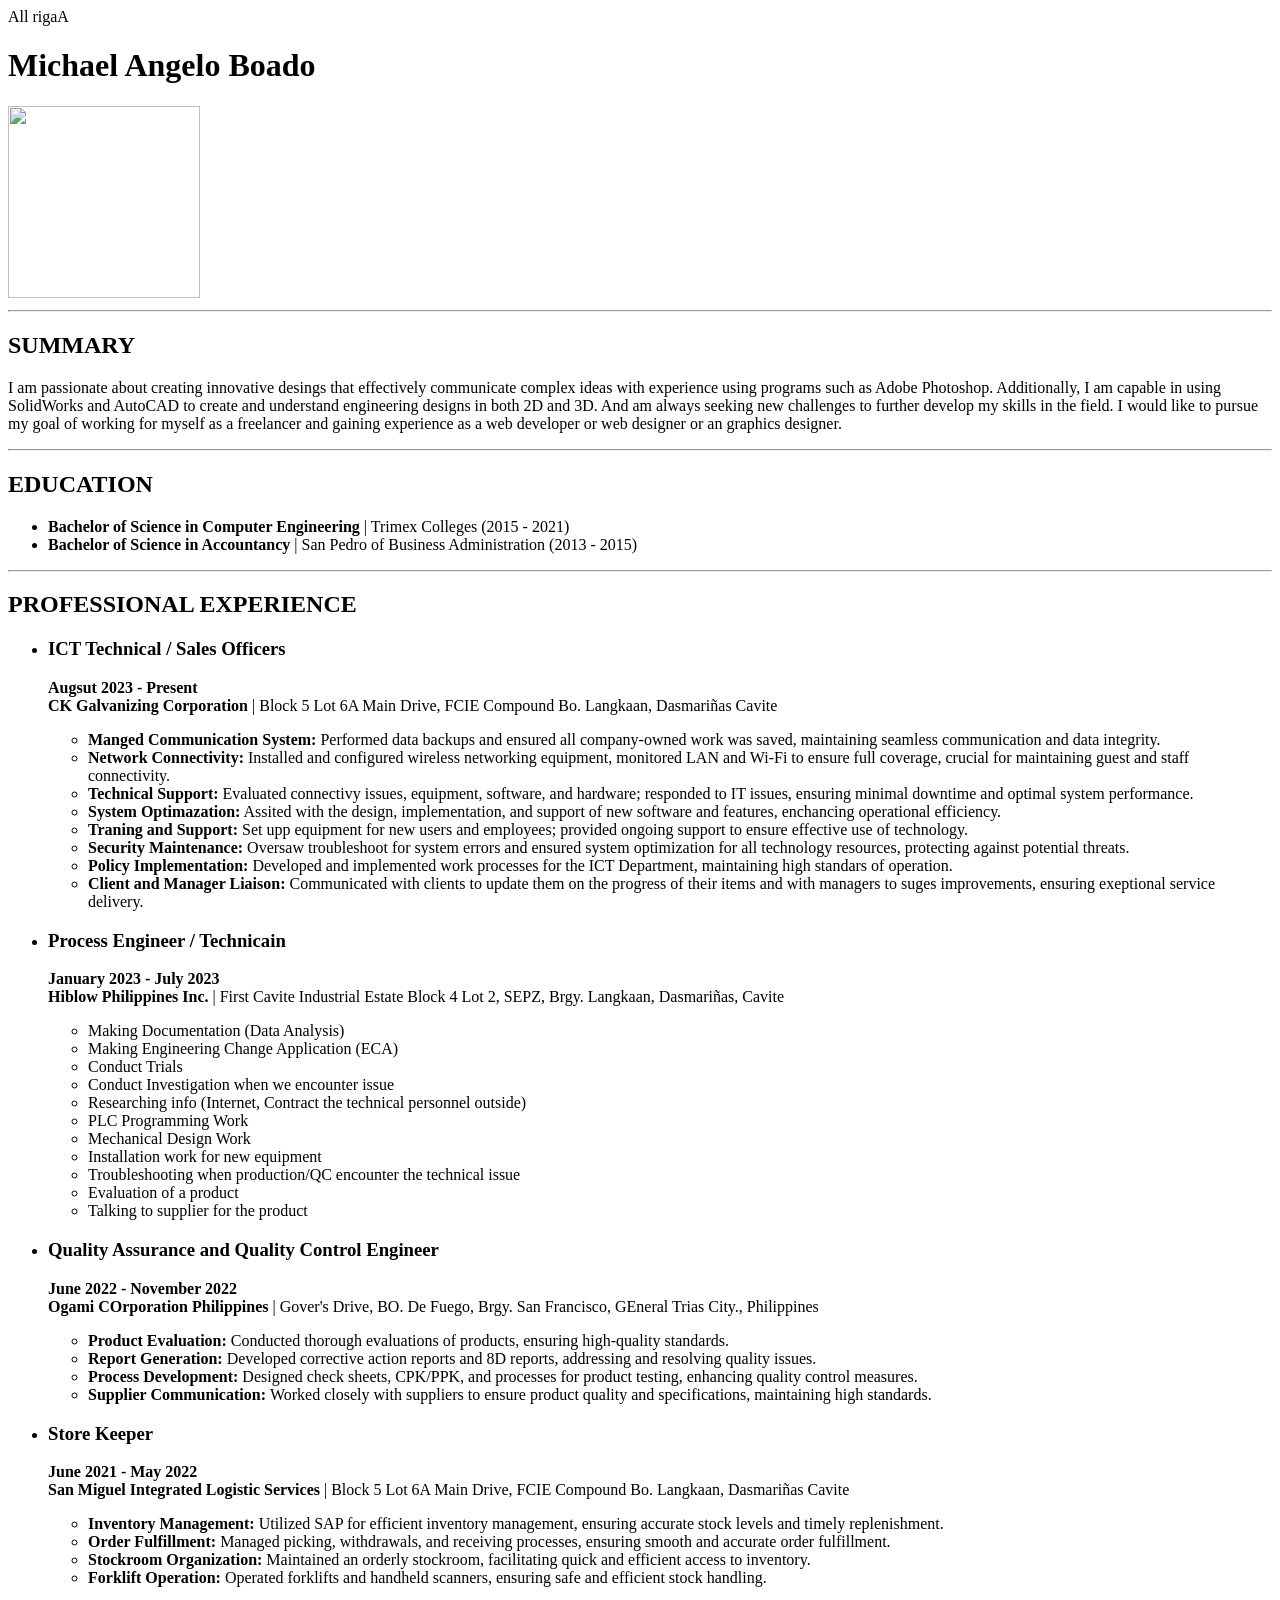
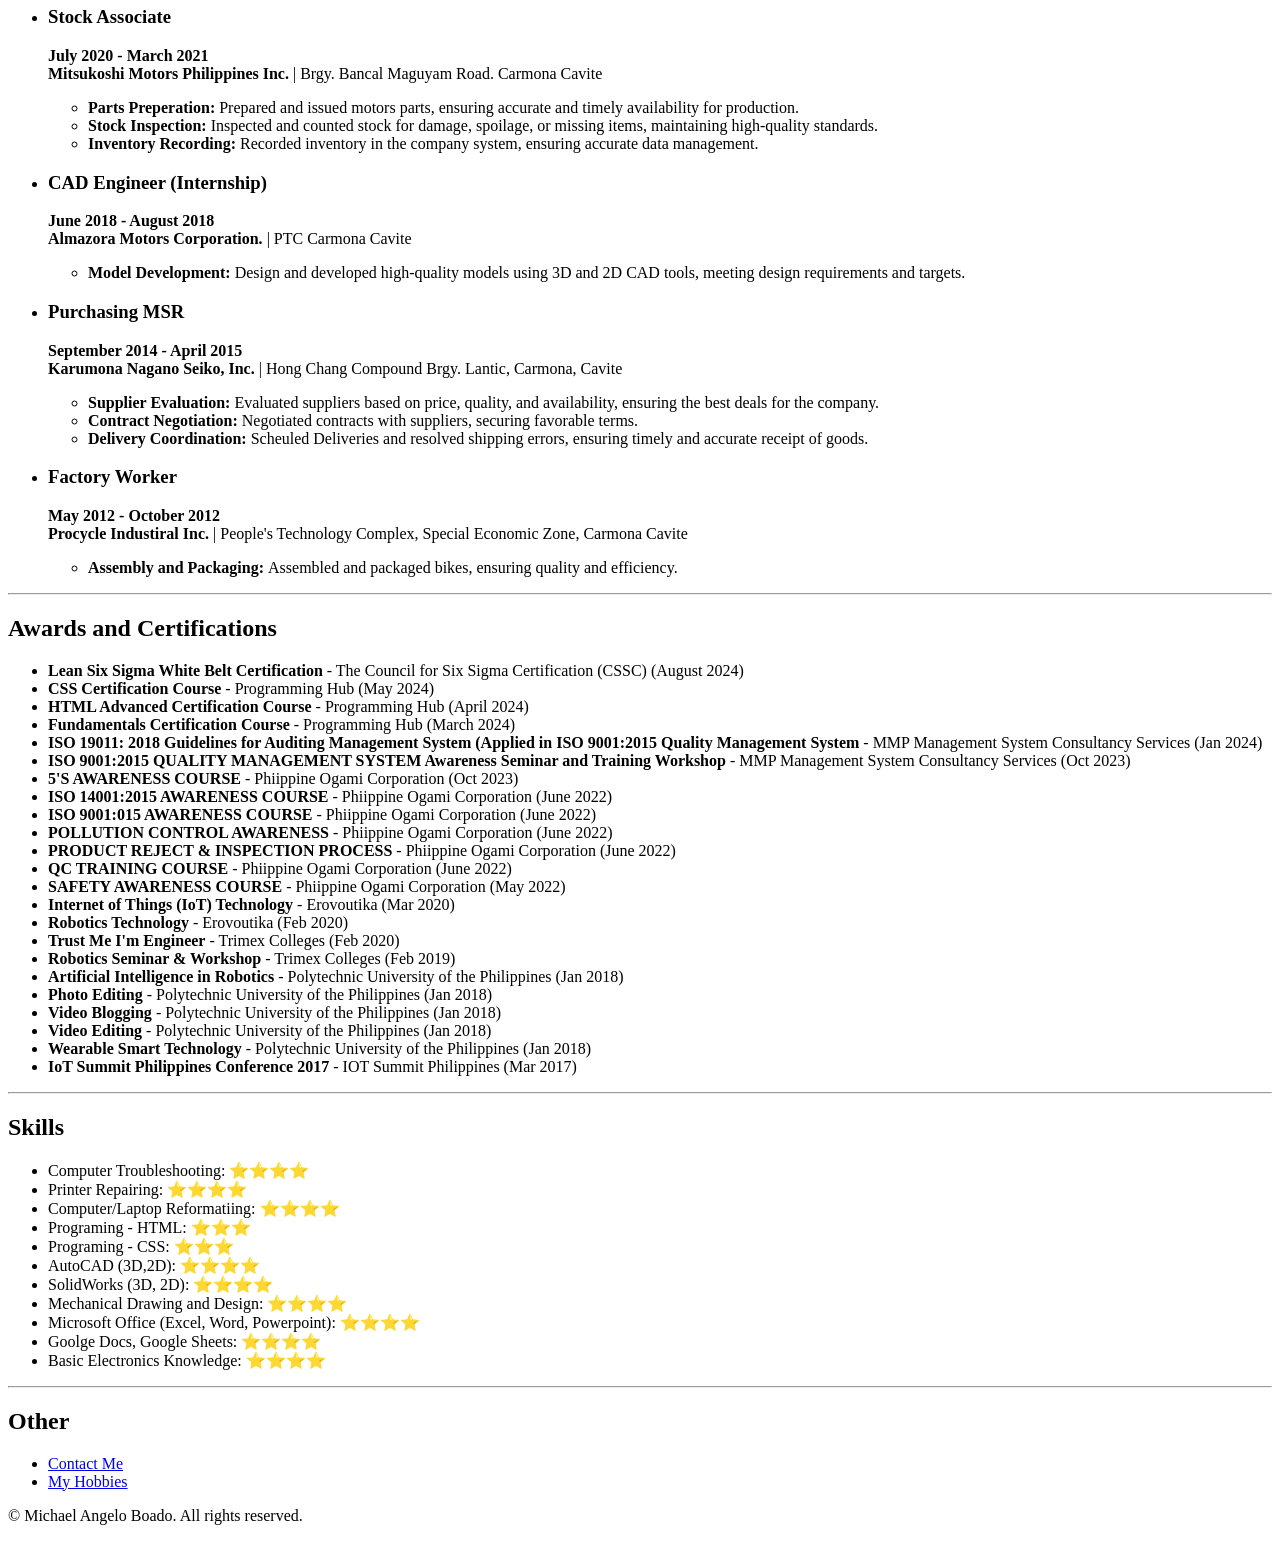
==== index.html @ eb1120bb "Add files via upload" ====
<!doctype html>
<html lang="eng">
    <head>
        <meta charset="UTF-8" />
        <meta name="viewport" content="width=device-width, initial-scale=1.0" />
        <meta http-equiv="X-UA-Compatible" content="IE=edge" />

        <title>My Resume</title>
    </head>

    All rigaA<body>
        <h1>Michael Angelo Boado</h1>

        <img height="192" width="192" src="./1.jpg" />

        <hr />

        <h2>SUMMARY</h2>
        <p>
            I am passionate about creating innovative desings that effectively communicate complex ideas with experience
            using programs such as Adobe Photoshop. Additionally, I am capable in using SolidWorks and AutoCAD to create
            and understand engineering designs in both 2D and 3D. And am always seeking new challenges to further
            develop my skills in the field. I would like to pursue my goal of working for myself as a freelancer and
            gaining experience as a web developer or web designer or an graphics designer.
        </p>

        <hr />

        <h2>EDUCATION</h2>
        <ul>
            <li><b>Bachelor of Science in Computer Engineering</b> | Trimex Colleges (2015 - 2021)</li>
            <li><b>Bachelor of Science in Accountancy</b> | San Pedro of Business Administration (2013 - 2015)</li>
        </ul>

        <hr />

        <h2>PROFESSIONAL EXPERIENCE</h2>
        <ul>
            <li>
                <h3>ICT Technical / Sales Officers</h3>
                
                <p>
                    <b>Augsut 2023 - Present</b><br />
                    <b>CK Galvanizing Corporation</b> | Block 5 Lot 6A Main Drive, FCIE Compound Bo. Langkaan, Dasmariñas Cavite
                </p>
                
                    <ul>
                        <li>
                            <b>Manged Communication System:</b> Performed data backups and ensured all company-owned work
                            was saved, maintaining seamless communication and data integrity.
                        </li>
                        <li>
                            <b>Network Connectivity:</b> Installed and configured wireless networking equipment, monitored
                            LAN and Wi-Fi to ensure full coverage, crucial for maintaining guest and staff connectivity.
                        </li>
                        <li>
                            <b>Technical Support:</b> Evaluated connectivy issues, equipment, software, and hardware;
                            responded to IT issues, ensuring minimal downtime and optimal system performance.
                        </li>
                        <li>
                            <b>System Optimazation:</b> Assited with the design, implementation, and support of new software
                            and features, enchancing operational efficiency.
                        </li>
                        <li>
                            <b>Traning and Support:</b> Set upp equipment for new users and employees; provided ongoing
                            support to ensure effective use of technology.
                        </li>
                        <li>
                            <b>Security Maintenance:</b> Oversaw troubleshoot for system errors and ensured system
                            optimization for all technology resources, protecting against potential threats.
                        </li>
                        <li>
                            <b>Policy Implementation:</b> Developed and implemented work processes for the ICT Department,
                            maintaining high standars of operation.
                        </li>
                        <li>
                            <b>Client and Manager Liaison:</b> Communicated with clients to update them on the progress of
                            their items and with managers to suges improvements, ensuring exeptional service delivery.
                        </li>
                    </ul>
            </li>
            
            <li>
                <h3>Process Engineer / Technicain</h3>
                
                <p>
                    <b>January 2023 - July 2023</b><br />
                    <b>Hiblow Philippines Inc.</b> | First Cavite Industrial Estate Block 4 Lot 2, SEPZ, Brgy. Langkaan, Dasmariñas, Cavite
                </p>

                <ul>
                    <li>Making Documentation (Data Analysis)</li>
                    <li>Making Engineering Change Application (ECA)</li>
                    <li>Conduct Trials</li>
                    <li>Conduct Investigation when we encounter issue</li>
                    <li>Researching info (Internet, Contract the technical personnel outside)</li>
                    <li>PLC Programming Work</li>
                    <li>Mechanical Design Work</li>
                    <li>Installation work for new equipment</li>
                    <li>Troubleshooting when production/QC encounter the technical issue</li>
                    <li>Evaluation of a product</li>
                    <li>Talking to supplier for the product</li>
                </ul>
            </li>
            
            <li>
                <h3>Quality Assurance and Quality Control Engineer</h3>
                
                <p>
                    <b>June 2022 - November 2022</b><br />
                    <b>Ogami COrporation Philippines</b> | Gover's Drive, BO. De Fuego, Brgy. San Francisco, GEneral Trias City., Philippines
                </p>

                <ul>
                    <li><b>Product Evaluation: </b>Conducted thorough evaluations of products, ensuring high-quality standards.</li>
                    <li><b>Report Generation: </b> Developed corrective action reports and 8D reports, addressing and resolving quality issues.</li>
                    <li><b>Process Development: </b>Designed check sheets, CPK/PPK, and processes for product testing, enhancing quality control measures.</li>
                    <li><b>Supplier Communication: </b>Worked closely with suppliers to ensure product quality and specifications, maintaining high standards.</li>
                </ul>
            </li>
            
            <li>
                <h3>Store Keeper</h3>
                
                <p>
                    <b>June 2021 - May 2022</b><br />
                    <b>San Miguel Integrated Logistic Services</b> | Block 5 Lot 6A Main Drive, FCIE Compound Bo. Langkaan, Dasmariñas Cavite
                </p>

                <ul>
                    <li><b>Inventory Management: </b>Utilized SAP for efficient inventory management, ensuring accurate stock levels and timely replenishment.</li>
                    <li><b>Order Fulfillment: </b> Managed picking, withdrawals, and receiving processes, ensuring smooth and accurate order fulfillment.</li>
                    <li><b>Stockroom Organization: </b>Maintained an orderly stockroom, facilitating quick and efficient access to inventory.</li>
                    <li><b>Forklift Operation: </b>Operated forklifts and handheld scanners, ensuring safe and efficient stock handling.</li>
                </ul>
            </li>
            
            <li>
                <h3>Stock Associate</h3>
                
                <p>
                    <b>July 2020 - March 2021</b><br />
                    <b>Mitsukoshi Motors Philippines Inc.</b> | Brgy. Bancal Maguyam Road. Carmona Cavite
                </p>

                <ul>
                    <li><b>Parts Preperation: </b>Prepared and issued motors parts, ensuring accurate and timely availability for production.</li>
                    <li><b>Stock Inspection: </b> Inspected and counted stock for damage, spoilage, or missing items, maintaining high-quality standards.</li>
                    <li><b>Inventory Recording: </b>Recorded inventory in the company system, ensuring accurate data management.</li>
                </ul>
            </li>
            
             <li>
                <h3>CAD Engineer (Internship)</h3>
                
                <p>
                    <b>June 2018 - August 2018</b><br />
                    <b>Almazora Motors Corporation.</b> | PTC Carmona Cavite
                </p>

                <ul>
                    <li><b>Model Development: </b>Design and developed high-quality models using 3D and 2D CAD tools, meeting design requirements and targets.</li>
                </ul>
            </li>
            
            <li>
                <h3>Purchasing MSR</h3>
                
                <p>
                    <b>September 2014 - April 2015</b><br />
                    <b>Karumona Nagano Seiko, Inc.</b> | Hong Chang Compound Brgy. Lantic, Carmona, Cavite
                </p>

                <ul>
                    <li><b>Supplier Evaluation: </b>Evaluated suppliers based on price, quality, and availability, ensuring the best deals for the company.</li>
                    <li><b>Contract Negotiation: </b> Negotiated contracts with suppliers, securing favorable terms.</li>
                    <li><b>Delivery Coordination: </b>Scheuled Deliveries and resolved shipping errors, ensuring timely and accurate receipt of goods.</li>
                </ul>
            </li>
            
            <li>
                <h3>Factory Worker</h3>
                
                <p>
                    <b>May 2012 - October 2012</b><br />
                    <b>Procycle Industiral Inc.</b> | People's Technology Complex, Special Economic Zone, Carmona Cavite
                </p>

                <ul>
                    <li><b>Assembly and Packaging: </b>Assembled and packaged bikes, ensuring quality and efficiency.</li>
                </ul>
            </li>
        </ul>
        
        <hr />
        
        <h2>Awards and Certifications</h2>
        
        <ul>
            <li><b>Lean Six Sigma White Belt Certification</b> - The Council for Six Sigma Certification (CSSC) (August 2024)</li>
            <li><b>CSS Certification Course</b> - Programming Hub (May 2024)</li>
            <li><b>HTML Advanced Certification Course</b> - Programming Hub (April 2024)</li>
            <li><b>Fundamentals Certification Course</b> - Programming Hub (March 2024)</li>
            <li><b>ISO 19011: 2018 Guidelines for Auditing Management System (Applied in ISO 9001:2015 Quality Management System</b> - MMP Management System Consultancy Services (Jan 2024)</li>
            <li><b>ISO 9001:2015 QUALITY MANAGEMENT SYSTEM Awareness Seminar and Training Workshop</b> - MMP Management System Consultancy Services (Oct 2023)</li>
            <li><b>5'S AWARENESS COURSE</b> - Phiippine Ogami Corporation (Oct 2023)</li>
            <li><b>ISO 14001:2015 AWARENESS COURSE</b> - Phiippine Ogami Corporation (June 2022)</li>
            <li><b>ISO 9001:015 AWARENESS COURSE</b> - Phiippine Ogami Corporation (June 2022)</li>
            <li><b>POLLUTION CONTROL AWARENESS</b> - Phiippine Ogami Corporation (June 2022)</li>
            <li><b>PRODUCT REJECT & INSPECTION PROCESS</b> - Phiippine Ogami Corporation (June 2022)</li>
            <li><b>QC TRAINING COURSE</b> - Phiippine Ogami Corporation (June 2022)</li>
            <li><b>SAFETY AWARENESS COURSE</b> - Phiippine Ogami Corporation (May 2022)</li>
            <li><b>Internet of Things (IoT) Technology</b> - Erovoutika (Mar 2020)</li>
            <li><b>Robotics Technology</b> - Erovoutika (Feb 2020)</li>
            <li><b>Trust Me I'm Engineer</b> - Trimex Colleges (Feb 2020)</li>
            <li><b>Robotics Seminar & Workshop</b> - Trimex Colleges (Feb 2019)</li>
            <li><b>Artificial Intelligence in Robotics</b> - Polytechnic University of the Philippines (Jan 2018)</li>
            <li><b>Photo Editing</b> - Polytechnic University of the Philippines (Jan 2018)</li>
            <li><b>Video Blogging</b> - Polytechnic University of the Philippines (Jan 2018)</li>
            <li><b>Video Editing</b> - Polytechnic University of the Philippines (Jan 2018)</li>
            <li><b>Wearable Smart Technology</b> - Polytechnic University of the Philippines (Jan 2018)</li>
            <li><b>IoT Summit Philippines Conference 2017</b> - IOT Summit Philippines (Mar 2017)</li>
        </ul>
        
        <hr />
        
        <h2>Skills</h2>
        
        <ul>
            <li>Computer Troubleshooting: ⭐️⭐️⭐️⭐️</li>
            <li>Printer Repairing: ⭐️⭐️⭐️⭐️</li>
            <li>Computer/Laptop Reformatiing: ⭐️⭐️⭐️⭐️</li>
            <li>Programing - HTML: ⭐️⭐️⭐️</li>
            <li>Programing - CSS: ⭐️⭐️⭐️</li>
            <li>AutoCAD (3D,2D): ⭐️⭐️⭐️⭐️</li>
            <li>SolidWorks (3D, 2D): ⭐️⭐️⭐️⭐️</li>
            <li>Mechanical Drawing and Design: ⭐️⭐️⭐️⭐️</li>
            <li>Microsoft Office (Excel, Word, Powerpoint): ⭐️⭐️⭐️⭐️</li>
            <li>Goolge Docs, Google Sheets: ⭐️⭐️⭐️⭐️</li>
            <li>Basic Electronics Knowledge: ⭐️⭐️⭐️⭐️</li>
        </ul>
        
        <hr />
        
        <h2>Other</h2>
        
        <ul>
            <li><a href="./Contact%20Me.html">Contact Me</a></li>
            <li><a href="./My%20Hobbies.html">My Hobbies</a></li>
        </ul>
        
        <footer>
            <p>© Michael Angelo Boado. All rights reserved. </p>
        </footer>
    </body>
</html>
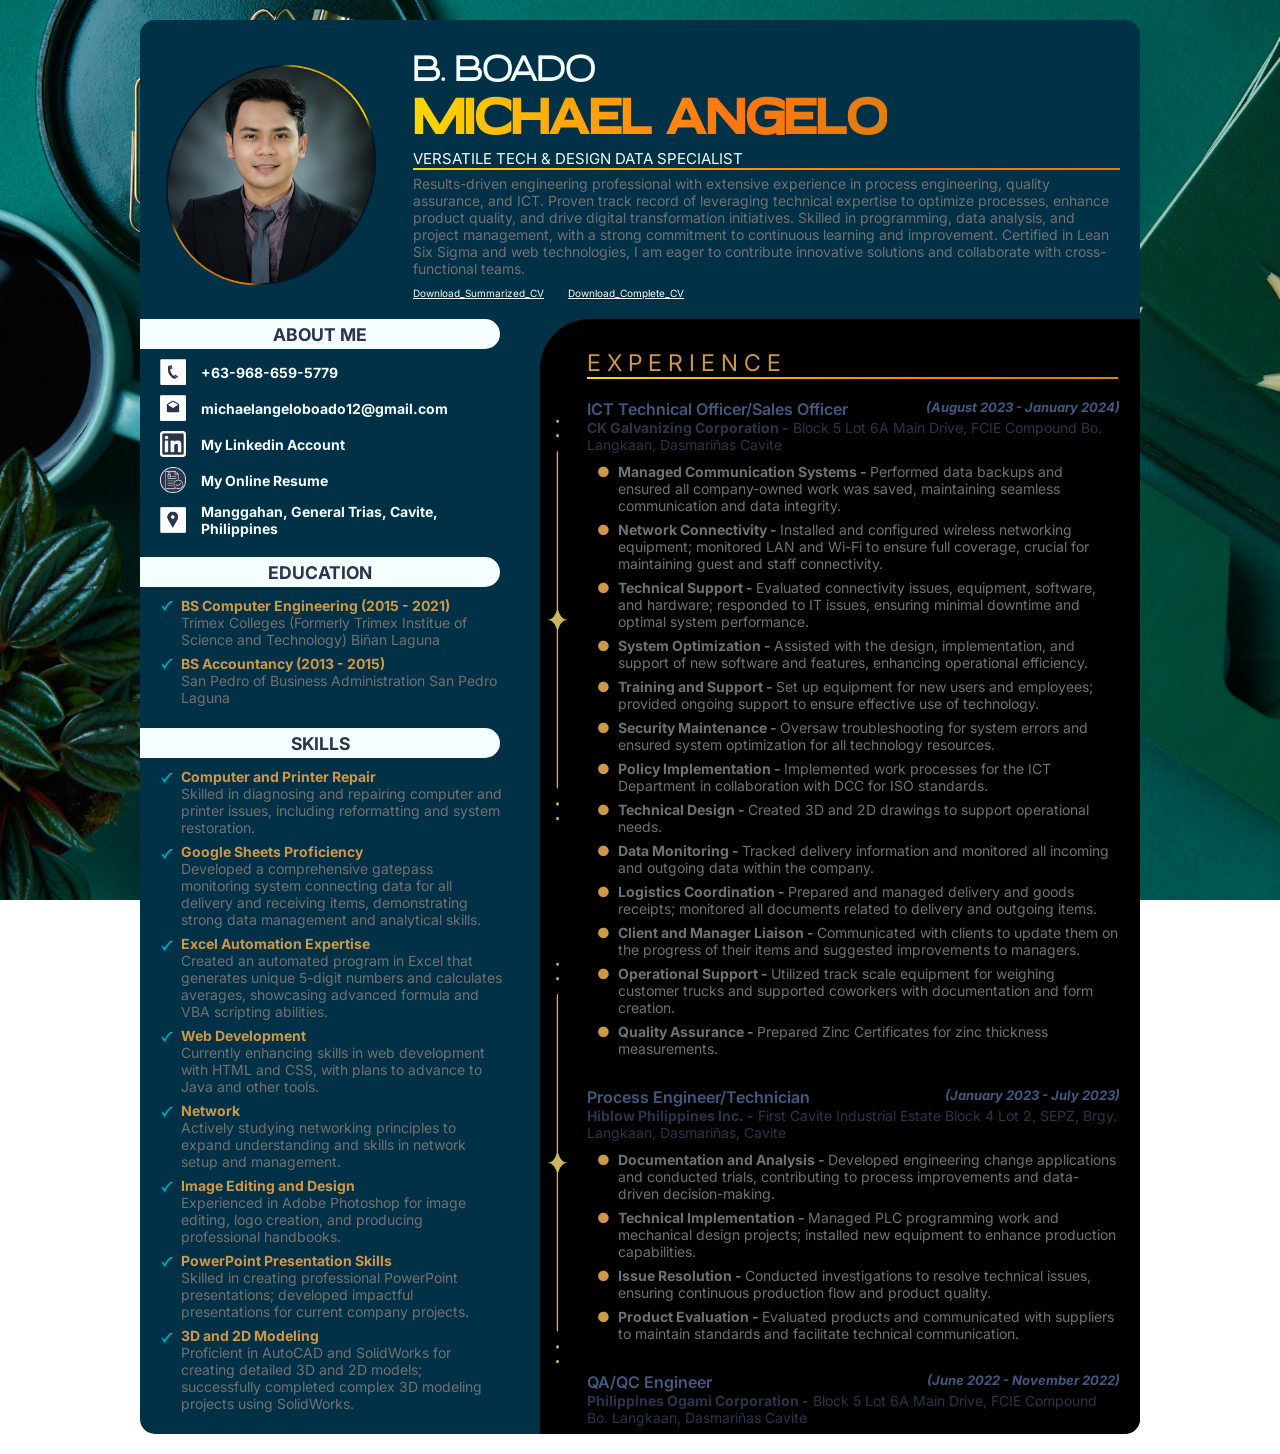
==== commit c6577c8f: "Add files via upload" ====
--- a/index.html
+++ b/index.html
@@ -1,256 +1,659 @@
-<!doctype html>
-<html lang="eng">
-    <head>
-        <meta charset="UTF-8" />
-        <meta name="viewport" content="width=device-width, initial-scale=1.0" />
-        <meta http-equiv="X-UA-Compatible" content="IE=edge" />
+<!DOCTYPE html>
+<html lang="en">
+<head>
+    <title>Resume</title>
+    <meta charset="UTF-8" />
+    <meta name="viewport" content="width=device-width, initial-scale=1.0" />
+    <meta http-equiv="X-UA-Compatible" content="IE=edge" />
+    
+    <link rel="stylesheet" href="./CSS/style.css">
+</head>
+<body>
+    <div class="container">
+        <div class="profile_container">
+            <div class="first_profile_container">
+               <div class="outerMost_container_img">
+                    <div class="imgContainer">
+                        <div class="content">
+                            <img class="image_container rotation" src="./Images/Items/Professional_Picture.jpg">
+            
+                            <div class="hoverImgContent">
+                                <h2>THIS IS ME<br />
+                                    <span>Design, Program & Technical skill</span>
+                                </h2>
+                                
+                                <a href="https://www.linkedin.com/in/michael-angelo-boado-194408238" >Hire Me</a>
+                            </div>
+                        </div>
+                    </div>
 
-        <title>My Resume</title>
-    </head>
-
-    All rigaA<body>
-        <h1>Michael Angelo Boado</h1>
-
-        <img height="192" width="192" src="./1.jpg" />
-
-        <hr />
-
-        <h2>SUMMARY</h2>
-        <p>
-            I am passionate about creating innovative desings that effectively communicate complex ideas with experience
-            using programs such as Adobe Photoshop. Additionally, I am capable in using SolidWorks and AutoCAD to create
-            and understand engineering designs in both 2D and 3D. And am always seeking new challenges to further
-            develop my skills in the field. I would like to pursue my goal of working for myself as a freelancer and
-            gaining experience as a web developer or web designer or an graphics designer.
-        </p>
-
-        <hr />
-
-        <h2>EDUCATION</h2>
-        <ul>
-            <li><b>Bachelor of Science in Computer Engineering</b> | Trimex Colleges (2015 - 2021)</li>
-            <li><b>Bachelor of Science in Accountancy</b> | San Pedro of Business Administration (2013 - 2015)</li>
-        </ul>
-
-        <hr />
-
-        <h2>PROFESSIONAL EXPERIENCE</h2>
-        <ul>
-            <li>
-                <h3>ICT Technical / Sales Officers</h3>
+               </div>
                 
-                <p>
-                    <b>Augsut 2023 - Present</b><br />
-                    <b>CK Galvanizing Corporation</b> | Block 5 Lot 6A Main Drive, FCIE Compound Bo. Langkaan, Dasmariñas Cavite
-                </p>
                 
-                    <ul>
-                        <li>
-                            <b>Manged Communication System:</b> Performed data backups and ensured all company-owned work
-                            was saved, maintaining seamless communication and data integrity.
-                        </li>
-                        <li>
-                            <b>Network Connectivity:</b> Installed and configured wireless networking equipment, monitored
-                            LAN and Wi-Fi to ensure full coverage, crucial for maintaining guest and staff connectivity.
-                        </li>
-                        <li>
-                            <b>Technical Support:</b> Evaluated connectivy issues, equipment, software, and hardware;
-                            responded to IT issues, ensuring minimal downtime and optimal system performance.
-                        </li>
-                        <li>
-                            <b>System Optimazation:</b> Assited with the design, implementation, and support of new software
-                            and features, enchancing operational efficiency.
-                        </li>
-                        <li>
-                            <b>Traning and Support:</b> Set upp equipment for new users and employees; provided ongoing
-                            support to ensure effective use of technology.
-                        </li>
-                        <li>
-                            <b>Security Maintenance:</b> Oversaw troubleshoot for system errors and ensured system
-                            optimization for all technology resources, protecting against potential threats.
-                        </li>
-                        <li>
-                            <b>Policy Implementation:</b> Developed and implemented work processes for the ICT Department,
-                            maintaining high standars of operation.
-                        </li>
-                        <li>
-                            <b>Client and Manager Liaison:</b> Communicated with clients to update them on the progress of
-                            their items and with managers to suges improvements, ensuring exeptional service delivery.
-                        </li>
-                    </ul>
-            </li>
+                <div class="content_firstProfileContainer">
+                    <h1 class="profile_name">
+                        <span class="profile_name_lastName">B. Boado</span>
+                        <span class="profile_name_firstName">Michael Angelo</span>
+                    </h1>
+                    
+                    <h2 class="profile_title">Versatile Tech & Design Data Specialist</h2>
+                    
+                    <hr class="horizontalRule" />
+                    
+                    <p class="description">
+                        Results-driven engineering professional with extensive experience in process engineering, quality assurance, and ICT. Proven
+                        track record of leveraging technical expertise to optimize processes, enhance product quality, and drive digital transformation
+                        initiatives. Skilled in programming, data analysis, and project management, with a strong commitment to continuous learning
+                        and improvement. Certified in Lean Six Sigma and web technologies, I am eager to contribute innovative solutions and
+                        collaborate with cross-functional teams.
+                    </p>
+                    
+                    <!--for pdf resume download-->
+                    <a class="downloadBtn" href="Michael_Angelo_Boado_CV%20(1_Page).pdf" download="Michael Angelo Boado - CV.pdf" style="margin-right: 3%;">Download_Summarized_CV</a> 
+                    <a class="downloadBtn" href="Michael_Angelo_Boado_CV%20(2_Page).pdf" download="Michael Angelo Boado - CV.pdf">Download_Complete_CV</a> 
+                </div>
+            </div>
+        </div>
+        
+        <div class="left_container">
+            <div class="group_1">
+                <div class="indicator">
+                    <h3>ABOUT ME</h3>
+                </div>
+                
+                <div class="indicator_container">
+                    <div class="content_aboutMeContainer">
+                        <img class="logo" src="./Images/Items/phone_logo.png"/>
+                        <p class="aboutMe_details"><b>+63-968-659-5779</b></p></div>
+                        
+                    <div class="content_aboutMeContainer">
+                        <img class="logo" src="./Images/Items/email_logo.png"/>
+                        <p class="aboutMe_details">
+                            <b>michaelangeloboado12@gmail.com</b></p></div>
+                        
+                    <div class="content_aboutMeContainer">
+                        <img class="logo" src="./Images/Items/linkedin_logo.png"/>
+                        <a class="aboutMe_details anchorTag" 
+                            href="https://www.linkedin.com/in/michael-angelo-boado-194408238" 
+                            target="_blank">
+                            <b>My Linkedin Account</b></a></div>
+                    
+                    <div class="content_aboutMeContainer">
+                        <img class="logo" src="./Images/Items/resume_logo.png"/>
+                        <a class="aboutMe_details anchorTag" 
+                            href="https://mabbility.github.io/My-Online-Resume/" 
+                            target="_blank">
+                                <b>My Online Resume</b></a></div>
+                    
+                    <div class="content_aboutMeContainer">
+                        <img class="logo" src="./Images/Items/location_logo.png"/>
+                        <a class="aboutMe_details anchorTag" 
+                            href="https://g.co/kgs/DFK6YFW" 
+                            target="_blank">
+                                <b>Manggahan, General Trias, Cavite, Philippines</b></a></div>
+                </div>
+            </div>
             
-            <li>
-                <h3>Process Engineer / Technicain</h3>
+            <div class="group_2">
+                <div class="indicator">
+                    <h3>EDUCATION</h3>
+                </div>
                 
-                <p>
-                    <b>January 2023 - July 2023</b><br />
-                    <b>Hiblow Philippines Inc.</b> | First Cavite Industrial Estate Block 4 Lot 2, SEPZ, Brgy. Langkaan, Dasmariñas, Cavite
-                </p>
-
-                <ul>
-                    <li>Making Documentation (Data Analysis)</li>
-                    <li>Making Engineering Change Application (ECA)</li>
-                    <li>Conduct Trials</li>
-                    <li>Conduct Investigation when we encounter issue</li>
-                    <li>Researching info (Internet, Contract the technical personnel outside)</li>
-                    <li>PLC Programming Work</li>
-                    <li>Mechanical Design Work</li>
-                    <li>Installation work for new equipment</li>
-                    <li>Troubleshooting when production/QC encounter the technical issue</li>
-                    <li>Evaluation of a product</li>
-                    <li>Talking to supplier for the product</li>
+                <ul class="indicator_container">
+                    <li class="MyCourse">
+                        <a class="MyCourse" 
+                           href="./Images/Acedemic_Certification/BSCOE_Certificate.png" 
+                           target="_blank">
+                            <b class="hoverEffect">BS Computer Engineering (2015 - 2021)</b></a>
+                            
+                        <p class="description">Trimex Colleges (Formerly Trimex Institue of Science and Technology) Biñan Laguna</p></li>
+                        
+                    <li class="MyCourse"><b>BS Accountancy (2013 - 2015)</b>
+                       <p class="description">San Pedro of Business Administration San Pedro Laguna</p></li>
                 </ul>
-            </li>
+            </div>
             
-            <li>
-                <h3>Quality Assurance and Quality Control Engineer</h3>
+            <div class="group_3">
+                <div class="indicator">
+                    <h3>SKILLS</h3>
+                </div>
                 
-                <p>
-                    <b>June 2022 - November 2022</b><br />
-                    <b>Ogami COrporation Philippines</b> | Gover's Drive, BO. De Fuego, Brgy. San Francisco, GEneral Trias City., Philippines
-                </p>
-
-                <ul>
-                    <li><b>Product Evaluation: </b>Conducted thorough evaluations of products, ensuring high-quality standards.</li>
-                    <li><b>Report Generation: </b> Developed corrective action reports and 8D reports, addressing and resolving quality issues.</li>
-                    <li><b>Process Development: </b>Designed check sheets, CPK/PPK, and processes for product testing, enhancing quality control measures.</li>
-                    <li><b>Supplier Communication: </b>Worked closely with suppliers to ensure product quality and specifications, maintaining high standards.</li>
+                <ul class="indicator_container">
+                    <li class="MySkills"><b>Computer and Printer Repair</b> 
+                        <p class="description">Skilled in diagnosing and repairing computer and printer issues, including
+                        reformatting and system restoration.</p></li>
+                        
+                    <li class="MySkills"><b>Google Sheets Proficiency</b>
+                       <p class="description">Developed a comprehensive gatepass monitoring system connecting data for all
+                        delivery and receiving items, demonstrating strong data management and analytical skills.</p></li>
+                    
+                    <li class="MySkills"><b>Excel Automation Expertise</b>
+                        <p class="description">Created an automated program in Excel that generates unique 5-digit numbers and
+                        calculates averages, showcasing advanced formula and VBA scripting abilities.</p></li>
+                    
+                    <li class="MySkills"><b>Web Development</b>
+                        <p class="description">Currently enhancing skills in web development with HTML and CSS, with plans to
+                        advance to Java and other tools.</p></li>
+                        
+                    <li class="MySkills"><b>Network</b>
+                        <p class="description">Actively studying networking principles to expand understanding and skills in network setup
+                        and management.</p></li>
+                    
+                    <li class="MySkills"><b>Image Editing and Design</b>
+                        <p class="description">Experienced in Adobe Photoshop for image editing, logo creation, and producing
+                        professional handbooks.</p></li>
+                    
+                    <li class="MySkills"><b>PowerPoint Presentation Skills</b>
+                        <p class="description">Skilled in creating professional PowerPoint presentations; developed impactful
+                        presentations for current company projects.</p></li>
+                        
+                    <li class="MySkills"><b>3D and 2D Modeling</b>
+                        <p class="description">Proficient in AutoCAD and SolidWorks for creating detailed 3D and 2D models; successfully
+                        completed complex 3D modeling projects using SolidWorks.</p></li>
                 </ul>
-            </li>
+            </div>
+        </div>
+        
+        <div class="right_container">
+            <div class="first_container_img">
+                <img class="diamondLineDesignImage" src="./Images/Items/Line.png">
+                <img class="diamondLineDesignImage" src="./Images/Items/Line.png">
+            </div>
             
-            <li>
-                <h3>Store Keeper</h3>
-                
-                <p>
-                    <b>June 2021 - May 2022</b><br />
-                    <b>San Miguel Integrated Logistic Services</b> | Block 5 Lot 6A Main Drive, FCIE Compound Bo. Langkaan, Dasmariñas Cavite
-                </p>
-
-                <ul>
-                    <li><b>Inventory Management: </b>Utilized SAP for efficient inventory management, ensuring accurate stock levels and timely replenishment.</li>
-                    <li><b>Order Fulfillment: </b> Managed picking, withdrawals, and receiving processes, ensuring smooth and accurate order fulfillment.</li>
-                    <li><b>Stockroom Organization: </b>Maintained an orderly stockroom, facilitating quick and efficient access to inventory.</li>
-                    <li><b>Forklift Operation: </b>Operated forklifts and handheld scanners, ensuring safe and efficient stock handling.</li>
-                </ul>
-            </li>
-            
-            <li>
-                <h3>Stock Associate</h3>
-                
-                <p>
-                    <b>July 2020 - March 2021</b><br />
-                    <b>Mitsukoshi Motors Philippines Inc.</b> | Brgy. Bancal Maguyam Road. Carmona Cavite
-                </p>
-
-                <ul>
-                    <li><b>Parts Preperation: </b>Prepared and issued motors parts, ensuring accurate and timely availability for production.</li>
-                    <li><b>Stock Inspection: </b> Inspected and counted stock for damage, spoilage, or missing items, maintaining high-quality standards.</li>
-                    <li><b>Inventory Recording: </b>Recorded inventory in the company system, ensuring accurate data management.</li>
-                </ul>
-            </li>
-            
-             <li>
-                <h3>CAD Engineer (Internship)</h3>
-                
-                <p>
-                    <b>June 2018 - August 2018</b><br />
-                    <b>Almazora Motors Corporation.</b> | PTC Carmona Cavite
-                </p>
-
-                <ul>
-                    <li><b>Model Development: </b>Design and developed high-quality models using 3D and 2D CAD tools, meeting design requirements and targets.</li>
-                </ul>
-            </li>
-            
-            <li>
-                <h3>Purchasing MSR</h3>
-                
-                <p>
-                    <b>September 2014 - April 2015</b><br />
-                    <b>Karumona Nagano Seiko, Inc.</b> | Hong Chang Compound Brgy. Lantic, Carmona, Cavite
-                </p>
-
-                <ul>
-                    <li><b>Supplier Evaluation: </b>Evaluated suppliers based on price, quality, and availability, ensuring the best deals for the company.</li>
-                    <li><b>Contract Negotiation: </b> Negotiated contracts with suppliers, securing favorable terms.</li>
-                    <li><b>Delivery Coordination: </b>Scheuled Deliveries and resolved shipping errors, ensuring timely and accurate receipt of goods.</li>
-                </ul>
-            </li>
-            
-            <li>
-                <h3>Factory Worker</h3>
-                
-                <p>
-                    <b>May 2012 - October 2012</b><br />
-                    <b>Procycle Industiral Inc.</b> | People's Technology Complex, Special Economic Zone, Carmona Cavite
-                </p>
-
-                <ul>
-                    <li><b>Assembly and Packaging: </b>Assembled and packaged bikes, ensuring quality and efficiency.</li>
-                </ul>
-            </li>
-        </ul>
-        
-        <hr />
-        
-        <h2>Awards and Certifications</h2>
-        
-        <ul>
-            <li><b>Lean Six Sigma White Belt Certification</b> - The Council for Six Sigma Certification (CSSC) (August 2024)</li>
-            <li><b>CSS Certification Course</b> - Programming Hub (May 2024)</li>
-            <li><b>HTML Advanced Certification Course</b> - Programming Hub (April 2024)</li>
-            <li><b>Fundamentals Certification Course</b> - Programming Hub (March 2024)</li>
-            <li><b>ISO 19011: 2018 Guidelines for Auditing Management System (Applied in ISO 9001:2015 Quality Management System</b> - MMP Management System Consultancy Services (Jan 2024)</li>
-            <li><b>ISO 9001:2015 QUALITY MANAGEMENT SYSTEM Awareness Seminar and Training Workshop</b> - MMP Management System Consultancy Services (Oct 2023)</li>
-            <li><b>5'S AWARENESS COURSE</b> - Phiippine Ogami Corporation (Oct 2023)</li>
-            <li><b>ISO 14001:2015 AWARENESS COURSE</b> - Phiippine Ogami Corporation (June 2022)</li>
-            <li><b>ISO 9001:015 AWARENESS COURSE</b> - Phiippine Ogami Corporation (June 2022)</li>
-            <li><b>POLLUTION CONTROL AWARENESS</b> - Phiippine Ogami Corporation (June 2022)</li>
-            <li><b>PRODUCT REJECT & INSPECTION PROCESS</b> - Phiippine Ogami Corporation (June 2022)</li>
-            <li><b>QC TRAINING COURSE</b> - Phiippine Ogami Corporation (June 2022)</li>
-            <li><b>SAFETY AWARENESS COURSE</b> - Phiippine Ogami Corporation (May 2022)</li>
-            <li><b>Internet of Things (IoT) Technology</b> - Erovoutika (Mar 2020)</li>
-            <li><b>Robotics Technology</b> - Erovoutika (Feb 2020)</li>
-            <li><b>Trust Me I'm Engineer</b> - Trimex Colleges (Feb 2020)</li>
-            <li><b>Robotics Seminar & Workshop</b> - Trimex Colleges (Feb 2019)</li>
-            <li><b>Artificial Intelligence in Robotics</b> - Polytechnic University of the Philippines (Jan 2018)</li>
-            <li><b>Photo Editing</b> - Polytechnic University of the Philippines (Jan 2018)</li>
-            <li><b>Video Blogging</b> - Polytechnic University of the Philippines (Jan 2018)</li>
-            <li><b>Video Editing</b> - Polytechnic University of the Philippines (Jan 2018)</li>
-            <li><b>Wearable Smart Technology</b> - Polytechnic University of the Philippines (Jan 2018)</li>
-            <li><b>IoT Summit Philippines Conference 2017</b> - IOT Summit Philippines (Mar 2017)</li>
-        </ul>
-        
-        <hr />
-        
-        <h2>Skills</h2>
-        
-        <ul>
-            <li>Computer Troubleshooting: ⭐️⭐️⭐️⭐️</li>
-            <li>Printer Repairing: ⭐️⭐️⭐️⭐️</li>
-            <li>Computer/Laptop Reformatiing: ⭐️⭐️⭐️⭐️</li>
-            <li>Programing - HTML: ⭐️⭐️⭐️</li>
-            <li>Programing - CSS: ⭐️⭐️⭐️</li>
-            <li>AutoCAD (3D,2D): ⭐️⭐️⭐️⭐️</li>
-            <li>SolidWorks (3D, 2D): ⭐️⭐️⭐️⭐️</li>
-            <li>Mechanical Drawing and Design: ⭐️⭐️⭐️⭐️</li>
-            <li>Microsoft Office (Excel, Word, Powerpoint): ⭐️⭐️⭐️⭐️</li>
-            <li>Goolge Docs, Google Sheets: ⭐️⭐️⭐️⭐️</li>
-            <li>Basic Electronics Knowledge: ⭐️⭐️⭐️⭐️</li>
-        </ul>
-        
-        <hr />
-        
-        <h2>Other</h2>
-        
-        <ul>
-            <li><a href="./Contact%20Me.html">Contact Me</a></li>
-            <li><a href="./My%20Hobbies.html">My Hobbies</a></li>
-        </ul>
-        
-        <footer>
-            <p>© Michael Angelo Boado. All rights reserved. </p>
-        </footer>
-    </body>
+            <div class="second_container_expCert">
+                <div class="scrollContainer">
+                    <!--EXPERIENCE CONTAINER-->
+                    <div class="container_indicator">
+                        <h3 class="indicator_expCert">E X P E R I E N C E</h3>
+                    
+                        <hr class="horizontalRule" />
+                    </div>
+                    
+                    <div class="experienceContainer">
+                        <!--1st Inside Experience Container-->
+                        <div class="inside_ExpContainer">
+                            <div class="title_exp">
+                                <a class="titleExpHoverEffect" 
+                                    href="./Images/COE/2025_01_-_CK_Galvanizing_Corporation.png" 
+                                    target="_blank">
+                                    ICT Technical Officer/Sales Officer</a>
+                                    
+                                <h4><i>(August 2023 - January 2024)</i></h4>
+                            </div>
+                        
+                            <p><b>CK Galvanizing Corporation -</b> 
+                                Block 5 Lot 6A Main Drive, FCIE Compound Bo. Langkaan, Dasmariñas Cavite</p>
+                            
+                            <ul class="expDetails description">
+                                <li><b>Managed Communication Systems - </b> 
+                                    Performed data backups and ensured all company-owned work was saved, maintaining 
+                                    seamless communication and data integrity.</li>
+                                
+                                <li><b>Network Connectivity - </b>
+                                    Installed and configured wireless networking equipment; monitored LAN and Wi-Fi to
+                                    ensure full coverage, crucial for maintaining guest and staff connectivity.</li>
+                                
+                                <li><b>Technical Support - </b>
+                                    Evaluated connectivity issues, equipment, software, and hardware; responded to IT
+                                    issues, ensuring minimal downtime and optimal system performance.</li>
+                                
+                                <li><b>System Optimization - </b>
+                                    Assisted with the design, implementation, and support of new software and features,
+                                    enhancing operational efficiency.</li>
+                                    
+                                <li><b>Training and Support - </b>
+                                    Set up equipment for new users and employees; provided ongoing support to ensure
+                                    effective use of technology.</li>
+                                    
+                                <li><b>Security Maintenance - </b>
+                                    Oversaw troubleshooting for system errors and ensured system optimization for all
+                                    technology resources.</li>
+                                    
+                                <li><b>Policy Implementation - </b>
+                                    Implemented work processes for the ICT Department in collaboration with DCC for ISO
+                                    standards.</li>
+                                    
+                                <li><b>Technical Design - </b>
+                                    Created 3D and 2D drawings to support operational needs.</li>
+                                
+                                <li><b>Data Monitoring - </b>
+                                    Tracked delivery information and monitored all incoming and outgoing data within 
+                                    the company.</li>
+                                
+                                <li><b>Logistics Coordination - </b>
+                                    Prepared and managed delivery and goods receipts; monitored all documents related 
+                                    to delivery and outgoing items.</li>
+                                
+                                <li><b>Client and Manager Liaison - </b>
+                                    Communicated with clients to update them on the progress of their items and
+                                    suggested improvements to managers.</li>
+                                
+                                <li><b>Operational Support - </b>
+                                    Utilized track scale equipment for weighing customer trucks and supported coworkers with
+                                    documentation and form creation.</li>
+                                    
+                                <li><b>Quality Assurance - </b>
+                                    Prepared Zinc Certificates for zinc thickness measurements.</li>
+                            </ul>
+                        </div>
+                        
+                        <!--2nd Inside Experience Container-->
+                        <div class="inside_ExpContainer">
+                            <div class="title_exp">
+                                <a class="titleExpHoverEffect" 
+                                href="Images/COE/2023_07_-_HIBLOW_Philippines_Inc.png" 
+                                target="_blank">
+                                    Process Engineer/Technician</a>
+                                    
+                                <h4><i>(January 2023 - July 2023)</i></h4>
+                            </div>
+                        
+                            <p><b>Hiblow Philippines Inc. -</b> 
+                                First Cavite Industrial Estate Block 4 Lot 2, SEPZ, Brgy. Langkaan, Dasmariñas, Cavite</p>
+                            
+                            <ul class="expDetails description">
+                                <li><b>Documentation and Analysis - </b> 
+                                    Developed engineering change applications and conducted trials, contributing to
+                                    process improvements and data-driven decision-making.</li>
+                                
+                                <li><b>Technical Implementation - </b>
+                                    Managed PLC programming work and mechanical design projects; installed new
+                                    equipment to enhance production capabilities.</li>
+                                
+                                <li><b>Issue Resolution - </b>
+                                    Conducted investigations to resolve technical issues, ensuring continuous 
+                                    production flow and product quality.</li>
+                                
+                                <li><b>Product Evaluation - </b>
+                                    Evaluated products and communicated with suppliers to maintain standards and facilitate
+                                    technical communication.</li>
+                            </ul>
+                        </div>
+                        
+                        <!--3rd Inside Experience Container-->
+                        <div class="inside_ExpContainer">
+                            <div class="title_exp">
+                                <a class="titleExpHoverEffect" 
+                                    href="Images/COE/2022_11_-_Philippines_Ogami_Corporation.png" 
+                                    target="_blank">
+                                    QA/QC Engineer</a>
+                                    
+                                <h4><i>(June 2022 - November 2022)</i></h4></div>
+                        
+                            <p><b>Philippines Ogami Corporation -</b> 
+                                Block 5 Lot 6A Main Drive, FCIE Compound Bo. Langkaan, Dasmariñas Cavite</p>
+                            
+                            <ul class="expDetails description">
+                                <li><b>Product Evaluation - </b> 
+                                    Conducted thorough evaluations of products, ensuring high-quality standards.</li>
+                                
+                                <li><b>Report Generation - </b>
+                                    Developed corrective action reports and 8D reports, addressing and resolving
+                                    quality issues.</li>
+                                
+                                <li><b>Process Development - </b>
+                                    Designed check sheets, CPK/PPK, and processes for product testing, enhancing 
+                                    quality control measures.</li>
+                                
+                                <li><b>Supplier Communication - </b>
+                                    Worked closely with suppliers to ensure product quality and specifications, 
+                                    maintaining high standards.</li>
+                            </ul>
+                        </div>
+                        
+                        <!--4th Inside Experience Container-->
+                        <div class="inside_ExpContainer">
+                            <div class="title_exp">
+                                <a class="titleExpHoverEffect" 
+                                    href="Images/COE/2022_05_-_San_Miguel_Logistic.png" 
+                                    target="_blank">
+                                    Store Keeper</a>
+                                    
+                                <h4><i>(July 2021 - May 2022)</i></h4>
+                            </div>
+                        
+                            <p><b>San Miguel Integrated Logistics Services Inc. -</b> 
+                                Governor’s Drive, BO. De Fuego, Brgy. San Francisco, General Trias City., Philippines</p>
+                            
+                            <ul class="expDetails description">
+                                <li><b>Inventory Management - </b> 
+                                    Utilized SAP for efficient inventory management, ensuring accurate stock levels 
+                                    and timely replenishment.</li>
+                                
+                                <li><b>Order Fulfillment - </b>
+                                    Managed picking, withdrawals, and receiving processes, ensuring smooth and accurate 
+                                    order fulfillment.</li>
+                                
+                                <li><b>Stockroom Organization - </b>
+                                    Maintained an orderly stockroom, facilitating quick and efficient access to 
+                                    inventory.</li>
+                                
+                                <li><b>Forklift Operation - </b>
+                                    Operated forklifts and handheld scanners, ensuring safe and efficient stock 
+                                    handling.</li>
+                            </ul>
+                        </div>
+                        
+                        <!--5th Inside Experience Container-->
+                        <div class="inside_ExpContainer">
+                            <div class="title_exp">
+                                <a class="titleExpHoverEffect" 
+                                    href="Images/COE/2021_03_-_Mitsukoshi.png" 
+                                    target="_blank">Stock Associate</a>
+                                    
+                                <h4><i>(July 2020 - March 2021)</i></h4>
+                            </div>
+                        
+                            <p><b>Mitsukoshi Motors Philippines Inc. -</b> 
+                                Brgy. Bancal Maguyam Road. Carmona Cavite</p>
+                            
+                            <ul class="expDetails description">
+                                <li><b>Parts Preparation - </b> 
+                                    Prepared and issued motor parts, ensuring accurate and timely availability for 
+                                    production.</li>
+                                
+                                <li><b>Stock Inspection - </b>
+                                    Inspected and counted stock for damage, spoilage, or missing items, maintaining 
+                                    high-quality standards.</li>
+                            </ul>
+                        </div>
+                        
+                        <!--6th Inside Experience Container-->
+                        <div class="inside_ExpContainer">
+                            <div class="title_exp">
+                                <a class="titleExpHoverEffect" 
+                                    href="Images/COE/2018_08_-_Almazora.png" 
+                                    target="_blank">
+                                    CAD Engineer (Internship)</a>
+                                    
+                                <h4><i>(June 2018 - August 2018)</i></h4>
+                            </div>
+                        
+                            <p><b>Almazora Motors Corporation -</b> 
+                                PTC Carmona Cavite</p>
+                            
+                            <ul class="expDetails description">
+                                <li><b>Model Development - </b> 
+                                    Designed and developed high-quality models using 3D and 2D CAD tools, meeting design
+                                    requirements and targets.</li>
+                            </ul>
+                        </div>
+                        
+                        <!--7th Inside Experience Container-->
+                        <div class="inside_ExpContainer">
+                            <div class="title_exp">
+                                <h4>Purchasing MSR</h4>
+                                <h4><i>(September 2014 - April 2015)</i></h4>
+                            </div>
+                        
+                            <p><b>Karumona Nagano Seiko, Inc. -</b> 
+                                Hong Chang Compound Brgy. Lantic, Carmona, Cavite</p>
+                            
+                            <ul class="expDetails description">
+                                <li><b>Supplier Evaluation - </b> 
+                                    Evaluated suppliers based on price, quality, and availability, ensuring the best 
+                                    deals for the company.</li>
+                                    
+                                <li><b>Contract Negotiation - </b> 
+                                    Negotiated contracts with suppliers, securing favorable terms.</li>
+                                
+                                <li><b>Delivery Coordination - </b> 
+                                    Scheduled deliveries and resolved shipping errors, ensuring timely and accurate 
+                                    receipt of goods.</li>
+                            </ul>
+                        </div>
+                        
+                        <!--8th Inside Experience Container-->
+                        <div class="inside_ExpContainer">
+                            <div class="title_exp">
+                                <a class="titleExpHoverEffect" 
+                                    href="Images/COE/2012_10_-_Procycle_Industrial_inc.png" 
+                                    target="_blank">
+                                    Factory Worker</a>
+                                    
+                                <h4><i>(May 2012 – October 2012)</i></h4>
+                            </div>
+                        
+                            <p><b>Procycle Industrial Inc. -</b> 
+                                People’s Technology Complex, Special Economic Zone, Carmona Cavite</p>
+                            
+                            <ul class="expDetails description">
+                                <li><b>Assembly and Packaging - </b> 
+                                    Assembled and packaged bikes, ensuring quality and efficiency.</li>
+                            </ul>
+                        </div>
+                    </div>
+                    
+                    <!--CERTIFICATION CONTAINER-->
+                    <div class="container_indicator">
+                        <h3 class="indicator_expCert">C E R T I F I C A T I O N S</h3>
+                    
+                        <hr class="horizontalRule" />
+                    </div>
+                    
+                    <div class="experienceContainer">
+                        <ul class="expDetails description">
+                            <li class="Certifications_Details"><h4>
+                                <a class="Anchor_Certifications_Details" 
+                                   href="./Images/Certification/HTML_and_CSS_for_Beginners_-_Build_a_Website_&_Launch_Online.png" 
+                                   target="_blank">
+                                    HTML AND CSS FOR BEGINNERS - BUILD A WEBSITE & LAUNCH ONLINE</a></h4>
+                                
+                                <p>(<i>January 2025</i>) UDEMY</p></li>
+                                
+                            <li class="Certifications_Details"><h4>
+                                <a class="Anchor_Certifications_Details" 
+                                   href="./Images/Certification/PLDT_Discovery_Session.png" 
+                                   target="_blank">
+                                    PLDT DISCOVERY SESSION WITH FCIE LOCATORS</a></h4>
+                                
+                                <p>(<i>November 2024</i>) Carla Marie D. Perez and Dennis Magbatoc</p></li>
+                            
+                            <li class="Certifications_Details"><h4>
+                                <a class="Anchor_Certifications_Details" 
+                                   href="./Images/Certification/Lean_Six_Sigma_White_Belt_Certificate.png" 
+                                   target="_blank">
+                                    LEAN SIX SIGMA WHITE BELT CERTIFICATION</a></h4>
+                                
+                                <p>(<i>August 2024</i>)  Prof. Dr. Marcelo Mechado Fernandez</p></li>
+                            
+                            <li class="Certifications_Details"><h4>
+                                <a class="Anchor_Certifications_Details" 
+                                   href="./Images/Certification/CSS_Certification_Course.png" 
+                                   target="_blank">
+                                    CSS CERTIFICATION COURSE</a></h4>
+                                
+                                <p>(<i>May 2024</i>) Programming Hub</p></li>
+                            
+                            <li class="Certifications_Details"><h4>
+                                <a class="Anchor_Certifications_Details" 
+                                   href="./Images/Certification/HTML_Advanced_Certification_Course.png" 
+                                   target="_blank">
+                                    HTML ADVANCED CERTIFICATION COURSE</a></h4>
+                                
+                                <p>(<i>April 2024</i>) Programming Hub</p></li>
+                            
+                            <li class="Certifications_Details"><h4>
+                                <a class="Anchor_Certifications_Details" 
+                                   href="./Images/Certification/HTML_Certification_Course.png" 
+                                   target="_blank">
+                                    HTML CERTIFICATION COURSE</a></h4>
+                                
+                                <p>(<i>March 2024</i>) Programming Hub</p></li>
+                            
+                            <li class="Certifications_Details"><h4>
+                                <a class="Anchor_Certifications_Details" 
+                                   href="./Images/Certification/Fundamentals_Certification_Course.png" 
+                                   target="_blank">
+                                    FUNDAMENTALS CERTIFICATION COURSE</a></h4>
+                                
+                                <p>(<i>March 2024</i>) Programming Hub</p></li>
+                            
+                            <li class="Certifications_Details"><h4>
+                                <a class="Anchor_Certifications_Details" 
+                                   href="./Images/Certification/ISO_19011_2018_Guidelines_for_Auditing_Management_System_(Applied_in_ISO_9001_2015_Qualiy_Management_System).png" 
+                                   target="_blank">
+                                    ISO 19011: 2018 Guidelines for auditing management system (Applied in ISO 9001:2015 
+                                    Quality Management System)</a></h4>
+                                
+                                <p>(<i>January 2024</i>) MMP Management System Consultancy Services</p></li>
+                            
+                            <li class="Certifications_Details"><h4>
+                                <a class="Anchor_Certifications_Details" 
+                                   href="./Images/Certification/Korean_Language_Training.png" 
+                                   target="_blank">
+                                    Korean Language Training</a></h4>
+                                
+                                <p>(<i>January 2024</i>) SK Achiever's Tutorial Center</p></li>
+                            
+                            <li class="Certifications_Details"><h4>
+                                <a class="Anchor_Certifications_Details" 
+                                   href="./Images/Certification/ISO_9001_2015_Quality_Management_System_Awareness_Seminar_and_Training_Workshop.png" 
+                                   target="_blank">
+                                    ISO 9001:2015 QUALITY MANAGEMENT SYSTEM Awareness Seminar and Training Workshop</a></h4>
+                                
+                                <p>(<i>October 2023</i>) MMP Management System Consultancy Services</p></li>
+                            
+                            <li class="Certifications_Details"><h4>
+                                <a class="Anchor_Certifications_Details" 
+                                   href="./Images/Certification/Philippine_Ogami_Corporation_-_5'S_Awareness_Course.png" 
+                                   target="_blank">
+                                    5'S AWARENESS COURSE</a></h4>
+                                
+                                <p>(<i>June 2022</i>) Philippine Ogami Corporation</p></li>
+                            
+                            <li class="Certifications_Details"><h4>
+                                <a class="Anchor_Certifications_Details" 
+                                   href="./Images/Certification/Philippine_Ogami_Corporation_-_ISO_14001_2015_Awareness_Course.png" 
+                                   target="_blank">
+                                    ISO 14001:2015 AWARENESS COURSE</a></h4>
+                                
+                                <p>(<i>June 2022</i>) Philippine Ogami Corporation</p></li>
+                            
+                            <li class="Certifications_Details"><h4>
+                                <a class="Anchor_Certifications_Details" 
+                                   href="./Images/Certification/Philippine_Ogami_Corporation_-_ISO_9001_2015_Awareness_Course.png" 
+                                   target="_blank">
+                                    ISO 9001:2015 AWARENESS COURSE</a></h4>
+                                
+                                <p>(<i>June 2022</i>) Philippine Ogami Corporation</p></li>
+                            
+                            <li class="Certifications_Details"><h4>
+                                <a class="Anchor_Certifications_Details" 
+                                   href="./Images/Certification//Philippine_Ogami_Corporation_-_Pollution_Control_Awareness.png" 
+                                   target="_blank">
+                                    POLLUTION CONTROL AWARENESS</a></h4>
+                                
+                                <p>(<i>June 2022</i>) Philippine Ogami Corporation</p></li>
+                            
+                            <li class="Certifications_Details"><h4>
+                                <a class="Anchor_Certifications_Details" 
+                                   href="./Images/Certification/Philippine_Ogami_Corporation_-_Product_Reject_&_Inspection_Process.png" 
+                                   target="_blank">
+                                    PRODUCT REJECT & INSPECTION PROCESS</a></h4>
+                                
+                                <p>(<i>June 2022</i>) Philippine Ogami Corporation</p></li>
+                            
+                            <li class="Certifications_Details"><h4>
+                                <a class="Anchor_Certifications_Details" 
+                                   href="./Images/Certification/Philippine_Ogami_Corporation_-_QC_Training_Course.png" 
+                                   target="_blank">
+                                    QC TRAINING COURSE</a></h4>
+                                
+                                <p>(<i>June 2022</i>) Philippine Ogami Corporation</p></li>
+                            
+                            <li class="Certifications_Details"><h4>
+                                <a class="Anchor_Certifications_Details" 
+                                   href="./Images/Certification/Philippine_Ogami_Corporation_-_Safety_Awareness_Course.png" 
+                                   target="_blank">
+                                    SAFETY AWARENESS COURSE</a></h4>
+                                
+                                <p>(<i>May 2022</i>) Philippine Ogami Corporation</p></li>
+                            
+                            <li class="Certifications_Details"><h4>
+                                <a class="Anchor_Certifications_Details" 
+                                   href="./Images/Certification/Erovoutika_-_Internet_of_Things_(IoT)_Technology.png" 
+                                   target="_blank">
+                                    INTERNET OF TTHINGS (IOT) TECHNOLOGY</a></h4>
+                                
+                                <p>(<i>March 2020</i>) EROVOUTIKA - Robotics and Automation solutions</p></li>
+                            
+                            <li class="Certifications_Details"><h4>
+                                <a class="Anchor_Certifications_Details" 
+                                   href="./Images/Certification/Erovoutika_-_Robotics_Technology.png" 
+                                   target="_blank">
+                                    ROBOTICS TECHNOLOGY</a></h4>
+                                
+                                <p>(<i>February 2020</i>) EROVOUTIKA - Robotics and Automation solutions</p></li>
+                            
+                            <li class="Certifications_Details"><h4>
+                                <a class="Anchor_Certifications_Details" 
+                                   href="./Images/Certification/Trimex_-_Trust_Me_I'm_an_Engineer.png" 
+                                   target="_blank">
+                                    TRUST ME I'M ENGINEER</a></h4>
+                                
+                                <p>(<i>February 2020</i>) Trimex Colloges</p></li>
+                            
+                            <li class="Certifications_Details"><h4>
+                                <a class="Anchor_Certifications_Details" 
+                                   href="./Images/Certification/Trimex_-_Robotics_Seminar_&_Workshop.png" 
+                                   target="_blank">
+                                    ROBOTICS SEMINAR & WORKSHOP</a></h4>
+                                
+                                <p>(<i>February 2019</i>) Trimex Colloges</p></li>
+                            
+                            <li class="Certifications_Details"><h4>
+                                <a class="Anchor_Certifications_Details" 
+                                   href="./Images/Certification/PUP_-_Artificial_Intelligence_in_Robotics.png" 
+                                   target="_blank">
+                                    ARTIFICIAL INTELLIGENCE IN ROBOTICS</a></h4>
+                                
+                                <p>(<i>January 2018</i>) Polytechnic University of the Philippines</p></li>
+                            
+                            <li class="Certifications_Details"><h4>
+                                <a class="Anchor_Certifications_Details" 
+                                   href="./Images/Certification/PUP_-_Photo_Editing.png" 
+                                   target="_blank">
+                                    PHOTO EDITING</a></h4>
+                                
+                                <p>(<i>January 2018</i>) Polytechnic University of the Philippines</p></li>
+                                
+                            <li class="Certifications_Details"><h4>
+                                <a class="Anchor_Certifications_Details" 
+                                   href="./Images/Certification/PUP_-_Video_Editing.png" 
+                                   target="_blank">
+                                    VIDEO EDITING</a></h4>
+                                
+                                <p>(<i>January 2018</i>) Polytechnic University of the Philippines</p></li>
+                            
+                            <li class="Certifications_Details"><h4>
+                                <a class="Anchor_Certifications_Details" 
+                                   href="./Images/Certification/PUP_-_Video_Blogging.png" 
+                                   target="_blank">
+                                    VIDEO BLOGGING</a></h4>
+                                
+                                <p>(<i>January 2018</i>) Polytechnic University of the Philippines</p></li>
+                            
+                            <li class="Certifications_Details"><h4>
+                                <a class="Anchor_Certifications_Details" 
+                                   href="./Images/Certification/PUP_-_Wearable_Smart_Technology.png" 
+                                   target="_blank">
+                                    WEARABLE SMART TECHNOLOGY</a></h4>
+                                
+                                <p>(<i>January 2018</i>) Polytechnic University of the Philippines</p></li>
+                            
+                            <li class="Certifications_Details"><h4>
+                                <a class="Anchor_Certifications_Details" 
+                                   href="./Images/Certification/IOT_Summit_Philippines_-_Internet_of_Things_Summit_Philippines.png" 
+                                   target="_blank">
+                                    IOT SUMMIT PHILIPPINES CONFERENCE 2017</a></h4>
+                                
+                                <p>(<i>March 2017</i>) IOT Summit Philippines</p></li>
+                        </ul>
+                    </div>
+                </div>
+            </div>
+        </div>
+    </div>
+</body>
 </html>
--- a/CSS/style.css
+++ b/CSS/style.css
@@ -0,0 +1,543 @@
+@import url('https://fonts.googleapis.com/css2?family=Inter:ital,opsz,wght@0,14..32,100..900;1,14..32,100..900&display=swap');
+
+@font-face{
+    src: url(../Font/neochic-thin.otf);
+    font-family: myFont1;}
+
+@font-face{
+    src: url(../Font/neochic-regular.otf);
+    font-family: myFont2;}
+
+@import url('https://fonts.googleapis.com/css2?family=Inter:ital,opsz,wght@0,14..32,100..900;1,14..32,100..900&display=swap');
+
+/*layouts*/
+@media only screen and (max-width: 768px){
+    .container{
+        width: 100%;
+        grid-template-columns: 1fr;
+        padding: 3rem;
+        gap: 7rem;}}
+
+@media only screen and (max-width: 768px){
+    .profile_container > .first_profile_container{
+        flex-direction: column;}}
+
+
+/* Keyframes for moving gradient back and forth */
+@keyframes gradientOscillate {
+    0% {background-position: 0% 50%; /* Start gradient at the left */}
+    50% {background-position: 100% 50%; /* Move gradient to the right */}
+    100% {background-position: 0% 50%; /* Move gradient back to the left */}}
+
+*{
+    padding: 0;
+    margin: 0;
+    box-sizing: border-box; /*helps you keep the box size fixed*/}
+
+:root{
+    --primary_color: #ff7613;
+    --first_text_color: #727171;
+    --second_text_color: #F4FDFF;
+    --third_text_color: #CD9847;
+    --fourth_text_color: #2A354B;
+    --fifth_text_color: #55606f}
+
+html{
+    font-size: 10px;}
+
+body{
+    font-family: Inter, sans-serif;
+    color: white;
+    margin: 0;
+    background-image: url(../Images/Items/Emerald_&_Black_Minimalist_Simple_Office_Tables_Desktop_Wallpaper_Lower.png);
+    background-position: center;
+    background-repeat: no-repeat;
+    background-attachment: fixed;
+    background-size: cover;}
+
+.container{
+    max-width: 1000px;
+    width: 90%;
+    margin: 2rem auto;
+    display: grid;
+    background: #003147; /*background: #070707;*/
+    grid-template-columns: 1fr 1.5fr;
+    border-radius: 1.5rem;
+    z-index: -11;
+}
+
+/*common styles*/
+img{
+    width: 100%;}
+
+a{
+    text-decoration: none;
+    color: var(--second_text_color);}
+
+.description{
+    font-size: 1.4rem;
+    font-weight: 400;
+    color: var(--first_text_color);}
+
+.indicator{
+    margin: 0;
+    padding: 0;
+    border-radius: 0 1.5rem 1.5rem 0;
+    background-color: var(--second_text_color);
+    color: var(--fourth_text_color);
+    width: 100%;
+    height: 3rem;
+    font-size: 1.5rem;
+    font-weight: 600;
+    display: flex;
+    justify-content: center;
+    align-items: center;}
+
+.left_container .indicator_container, .left_container .indicator_container{
+    display: flex;
+    flex-direction: column;
+    width: 90%;
+    margin: 1rem 0 1rem 2rem;}
+
+.profile_container .horizontalRule, .right_container .horizontalRule{
+    /* 
+    *       POSSIBLE TO USE 
+    * border: 0; Remove default border
+    * border-top: 2px solid #4CAF50; Green color
+    * 
+    *       POSSIBLE TO USE
+    * border: none; Remove the default border 
+    * height: 1px; Set the thickness
+    * background-color: #ff6347; Tomato color
+    * 
+    * 
+    * background: linear-gradient(to right, #FCC201, #85582C);  Gradient from brown to bright golden
+    */
+    
+    /* Style for the horizontal rule with moving gradient */
+    border: none; /* Remove default border */
+    height: 2px; /* Set thickness */
+    background: linear-gradient(90deg, #FFD700, #ff7613, #C1860D, #9C6715); /* Define gradient colors */
+    background-size: 200% 100%; /* Extend gradient for smooth animation */
+    animation: gradientOscillate 5s ease infinite; /* Animate gradient movement */
+    
+    margin-bottom: 0.5rem;}
+
+/***********First Container***********/
+.profile_container{
+    grid-column: 1 / -1;
+    margin: 3rem 2rem 2rem 1rem;}
+
+.profile_container .first_profile_container{
+    /*border: 1px solid red;*/
+    display: flex;}
+
+/*For Image Main Container*/
+.profile_container > .first_profile_container .outerMost_container_img{
+    max-width: 250px;
+    width: 300px;
+    display: flex;
+    justify-content: center;
+    align-items: center;
+    
+     /*this is for going backwar to shoe the glowing effect of animation of profile picture*/
+    z-index: 1;}
+
+/*****Border Animations*****/
+@property --angle{
+    syntax: "<angle>";
+    initial-value: 25deg;
+    inherits: false;}
+
+.imgContainer{
+    background: rgba(0,0,0,0.5);
+    position: relative;
+    width: 200px;
+    height: 230px;
+    border-radius: 50%;
+    transform: rotate(35deg);
+    
+    /*This is for hiding the overflow of the box*/
+    overflow: hidden;}
+
+.imgContainer::before{
+    content: '';
+    position: absolute;
+    inset: -4px 50px;
+    background-image: conic-gradient(from var(--angle), #FFD700, #ff7613, #C1860D, #9C6715, #FFD700);
+    transition: 0.5s;
+    animation: animate 4s linear infinite;
+            
+    /*for filtering the color*/
+    filter: blur(0.4rem);
+    /*for opacity of the color*/
+    opacity: 1;}
+
+.imgContainer:hover::before{
+    /*This is for the size of the box when you hover it*/
+    inset: -5px -20px;}
+
+@keyframes animate{
+    0%{
+        transform: rotate(0deg);}
+    
+    100%{
+        transform: rotate(360deg);}
+}
+
+.imgContainer::after{
+    content: '';
+    position: absolute;
+    background: #162052;
+    inset: 2px; /*size of the oblong border outside*/
+    border-radius: 50%;}
+
+.content{
+    position: absolute;
+    /*border: 3px solid #070a1c;*/
+    inset: 2px;
+    z-index: 3;
+    border-radius: 50%;
+    overflow: hidden;
+    
+    display: flex;
+    justify-content: center;
+    align-items: center;}
+
+.content:hover{
+    border: 3px solid #070a1c;
+    inset: 20px;
+    transition: 0.5s;}
+
+.content > .image_container{
+    transform: rotate(-35deg); /*to put back the rotation*/
+    position: absolute;
+    top: 0;
+    left: -1%;
+    width: 105%;
+    height: 100%;
+    object-fit: cover;
+    transition: 0.5s;
+    pointer-events: none;
+    
+    /*for hiding .hoverImgContent and the image will be front*/
+    z-index: 3;}
+
+.imgContainer:hover .content > .image_container{
+    opacity: 0;}
+
+.hoverImgContent{
+    /*to put back the rotation*/
+    transform: rotate(-35deg);
+    position: relative;
+    display: flex;
+    flex-direction: column;
+    justify-content: center;
+    align-items: center;}
+
+.hoverImgContent h2{
+    font-size: 1.5em; 
+    text-align: center;
+    color: #fff;
+    font-weight: 600;
+    letter-spacing: 0.05em;
+    text-transform: uppercase;}
+
+.hoverImgContent h2 span{
+    font-weight: 300;
+    font-size: 0.7em;}
+
+ .hoverImgContent a{
+    margin-top: 10px;
+    padding: 10px 20px;
+    background: #fff;
+    color: #070a1c;
+    border-radius: 25px;
+    font-weight: 500;
+    font-size: 1.25em;
+    letter-spacing: 0.05em;
+    text-decoration: none;
+     
+     /*This is for the effect of the transition when hovering*/
+    transition: 0.5s;}
+
+.hoverImgContent a:hover{
+    letter-spacing: 0.2em;}
+
+
+
+/*This first inner container is for the picture that will crop the overflow of an image*/
+.profile_container > .first_profile_container .inner_container_img {
+    position: relative;
+    width: 200px; /* Set the desired width */
+    height: 230px; /* Set the desired height */
+    border-radius: 50%;
+    overflow: hidden; /* Hide overflowing parts */
+    margin: 0 auto; /* For visual clarity */
+    padding: 0;}
+
+.profile_container > .first_profile_container .image_container {
+    position: absolute;
+    margin: 0;
+    padding: 0;
+    left: -4%;
+    width: 107%;
+    height: 100%;
+    
+    /* Counter-rotate the content */
+    transform: rotate(-35deg); 
+    /* Clip the image to fit the rotated container */}
+
+.profile_container .content_firstProfileContainer{
+    padding: 0;
+    margin-left: 2rem;
+    width: 90%;}
+
+.profile_container .profile_name{
+    display: block;}
+
+.profile_container .profile_name > .profile_name_lastName{
+    color: #F4FDFF;
+    display: block;
+    font-family: myFont1;
+    white-space: nowrap; /* Prevent text from wrapping */
+    text-overflow: ellipsis; /* Optional: show ellipsis for overflow */
+    /*               min-FontWeight 
+    *                |    
+    *                |     8% of width size of the screen
+    *                |     |    max-FontWeight*/
+    font-size: clamp(2rem, 4vw, 4rem);
+    text-transform: uppercase;}
+
+.profile_container .profile_name > .profile_name_firstName{
+    padding: 0;
+    font-family: myFont2;
+    
+    background: linear-gradient(90deg, #FFD700, #ff7613, #C1860D, #9C6715); /* Define gradient colors */
+    background-size: 200% 100%; /* Extend gradient for smooth animation */
+    -webkit-background-clip: text; /* Clip gradient to text */
+    -webkit-text-fill-color: transparent; /* Make text fill transparent */
+    animation: gradientOscillate 5s ease infinite; /* Animate gradient movement */
+
+    margin-bottom: 1rem;
+    white-space: nowrap; /* Prevent text from wrapping */
+    text-overflow: ellipsis; /* Optional: show ellipsis for overflow */
+    /*               min-FontWeight 
+    *                |    
+    *                |     8% of width size of the screen
+    *                |     |    max-FontWeight*/
+    font-size: clamp(2.5rem, 5.5vw, 5.5rem);
+    text-transform: uppercase;}
+
+
+
+.profile_container .content_firstProfileContainer > .profile_title{
+    color: var(--second_text_color);
+    font-size: 1.5rem;
+    font-weight: 400;
+    text-transform: uppercase;}
+
+.profile_container .content_firstProfileContainer > p{
+    margin-bottom: 1rem;}
+
+.profile_container .content_firstProfileContainer > .downloadBtn{
+    text-decoration: underline;
+    font-size: 1rem;
+    margin-top: 1rem;}
+
+.profile_container .content_firstProfileContainer > .downloadBtn:hover{
+    color: var(--primary_color);}
+
+
+/***********Second Container***********/
+.left_container{
+    width: 90%}
+
+.left_container .indicator_container > .content_aboutMeContainer{
+    display: flex;
+    align-items: center;
+    margin-bottom: 1rem;}
+
+.left_container .content_aboutMeContainer > .logo{
+    margin-right: 1.5rem;
+    padding: 0;
+    width: 8%;}
+
+/*Group 1*/
+.left_container > .group_1 .aboutMe_details{
+    font-size: 1.4rem;
+    font-weight: 400;
+    color: var(--second_text_color);}
+
+.left_container > .group_1 .anchorTag:hover{
+    color: var(--primary_color);}
+
+
+/*Group 2*/
+.left_container > .group_2 .indicator_container{
+    list-style: none; /* Remove default bullets */
+    padding: 0;
+    margin: 1rem 0 1.5rem 2rem;
+    width: 95%;}
+
+.left_container > .group_2 .indicator_container > li{
+    position: relative;
+    margin: 0 0 0.7rem 0;
+    padding-left: 1.5em; /* Space for the icon */
+    width: 100%;
+
+}
+
+.left_container > .group_2 .indicator_container > li::before{
+    content: ''; /* Remove text content */
+    position: absolute;
+    top: 7%;
+    left: 0;
+    width: 1em; /* Adjust size as needed */
+    height: 1em; /* Adjust size as needed */
+    background-image: url('../Images/Items/Blue_Check.gif'); /* Path to your image */
+    background-size: 1.7rem; /* Ensure the image is scaled correctly */
+    background-repeat: no-repeat; /* Prevent the image from repeating */
+    background-position: center; /* Center the image */
+}
+
+.left_container > .group_2 .indicator_container .MyCourse{
+    font-size: 1.4rem;
+    font-weight: 400;
+    color: var(--third_text_color);}
+
+.left_container > .group_2 .indicator_container .hoverEffect:hover{
+    color: var(--primary_color);}
+
+/*Group 3*/
+.left_container > .group_3 .indicator_container{
+    list-style: none; /* Remove default bullets */
+    padding: 0;
+    margin: 1rem 0 1.5rem 2rem;
+    width: 95%;}
+
+.left_container > .group_3 .indicator_container > li{
+    position: relative;
+    margin: 0 0 0.7rem 0;
+    padding-left: 1.5em; /* Space for the icon */
+    width: 100%;}
+
+.left_container > .group_3 .indicator_container > li::before{
+    content: ''; /* Remove text content */
+    position: absolute;
+    top: 7%;
+    left: 0;
+    width: 1em; /* Adjust size as needed */
+    height: 1em; /* Adjust size as needed */
+    background-image: url('../Images/Items/Blue_Check.gif'); /* Path to your image */
+    background-size: 1.7rem; /* Ensure the image is scaled correctly */
+    background-repeat: no-repeat; /* Prevent the image from repeating */
+    background-position: center; /* Center the image */
+
+}
+
+.left_container > .group_3 .indicator_container > .MySkills{
+    font-size: 1.4rem;
+    font-weight: 400;
+    color: var(--third_text_color);}
+
+
+
+/***********Third Container***********/
+.right_container{
+    background-color: black;
+    border-radius: 5rem 0 1.5rem 0;
+    padding: 3rem 0 0 0.8rem;
+    margin: 0;
+    width: 100%;
+    display: grid;
+    grid-template-columns: 1fr 14fr;}
+
+.right_container > .first_container_img{
+    padding: 0 2rem 0 0;
+    display: flex;
+    flex-direction: column;
+    justify-content: space-around;}
+
+.right_container > .first_container_img > .diamondLineDesignImage{
+    height: 40rem;}
+
+.right_container > .second_container_expCert{
+    /*border: 1px solid red;*/
+    position: relative;
+    width: 100%;}
+
+.right_container > .second_container_expCert > .scrollContainer{
+    position: absolute;
+    width: 100%;
+    height: 100%;
+    overflow: hidden;
+    overflow-y: auto;}
+
+.right_container > .second_container_expCert > .scrollContainer::-webkit-scrollbar{
+    /*For hiding the scroll bar*/
+    display: none;}
+
+.right_container > .second_container_expCert .container_indicator{
+    margin-bottom: 2rem;
+    max-width: 96%;}
+
+.right_container > .second_container_expCert .indicator_expCert{
+    font-size: 2.3rem;
+    font-weight: 400;
+    color: var(--third_text_color);}
+
+.right_container > .second_container_expCert .experienceContainer{
+    /*border: 1px solid red;*/
+    margin: 0 2rem 6rem 0;}
+
+.right_container > .second_container_expCert .inside_ExpContainer{
+    margin-bottom: 3rem;}
+
+.right_container > .second_container_expCert .title_exp{
+    display: flex;
+    justify-content: space-between;
+    font-size: 1.6rem;
+    font-weight: 600;
+    color: #43577F;}
+
+.right_container > .second_container_expCert .title_exp > h4{
+    font-size: small;}
+
+.right_container > .second_container_expCert .titleExpHoverEffect{
+    color: #43577F;}
+
+.right_container > .second_container_expCert .titleExpHoverEffect:hover{
+    color: var(--primary_color);}
+
+.right_container > .second_container_expCert p{
+    font-size: 1.4rem;
+    margin-bottom: 1rem;
+    color: #2A354B;}
+
+.right_container > .second_container_expCert .expDetails{
+    list-style: none; /* Remove default bullets */
+    padding-left: 1rem;
+    width: 100%;}
+
+.right_container > .second_container_expCert .expDetails li{
+    position: relative;
+    margin: 0 0 0.7rem 0;
+    padding-left: 1.5em; /* Space for the icon */
+    width: 100%;}
+
+.right_container > .second_container_expCert .expDetails li::before{
+    content: '●'; /* Unicode or icon */
+    position: absolute;
+    left: 0;
+    color: var(--third_text_color);}
+
+.right_container > .second_container_expCert .Anchor_Certifications_Details{
+    color: var(--fifth_text_color);}
+
+.right_container > .second_container_expCert .Anchor_Certifications_Details:hover{
+    color: var(--primary_color);}
+
+.right_container > .second_container_expCert .Certifications_Details > p{
+    color: var(--first_text_color);
+    font-size: smaller;}
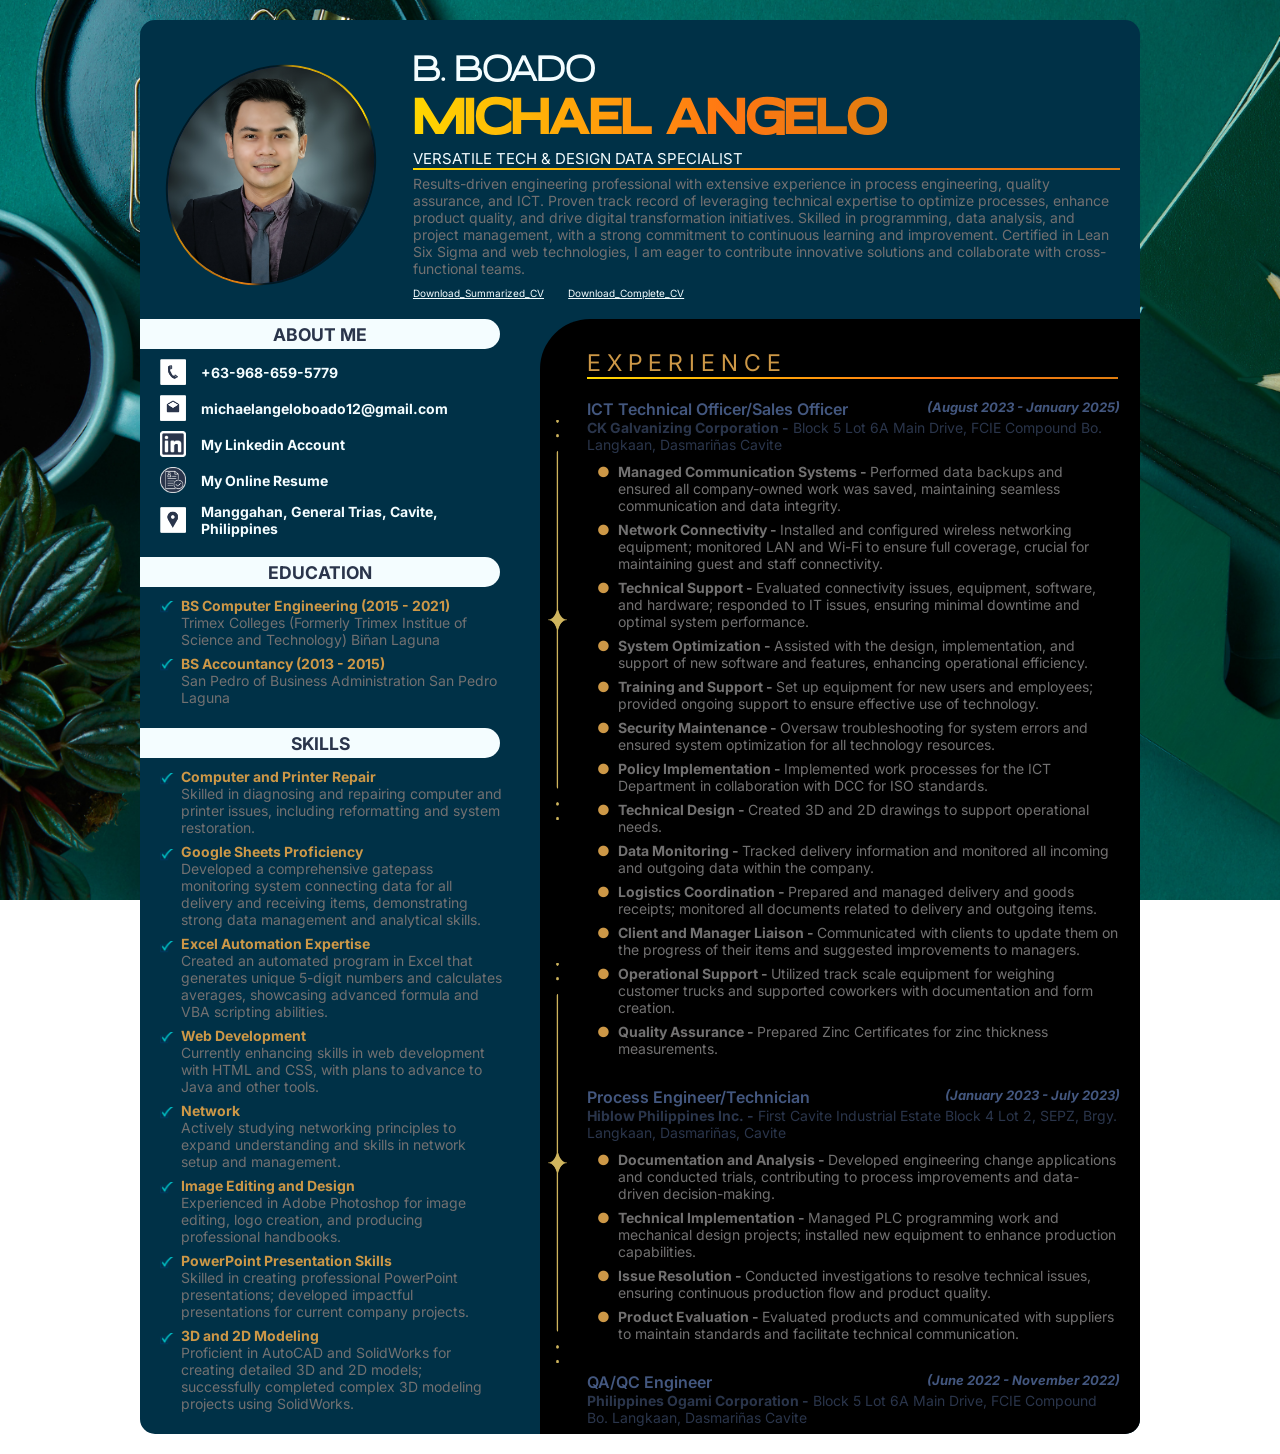
==== commit f54e7d9e: "Update index.html" ====
--- a/index.html
+++ b/index.html
@@ -49,8 +49,8 @@
                     </p>
                     
                     <!--for pdf resume download-->
-                    <a class="downloadBtn" href="Michael_Angelo_Boado_CV%20(1_Page).pdf" download="Michael Angelo Boado - CV.pdf" style="margin-right: 3%;">Download_Summarized_CV</a> 
-                    <a class="downloadBtn" href="Michael_Angelo_Boado_CV%20(2_Page).pdf" download="Michael Angelo Boado - CV.pdf">Download_Complete_CV</a> 
+                    <a class="downloadBtn" href="Michael_Angelo_Boado_CV_(1_Page).pdf" download="Michael Angelo Boado - CV.pdf" style="margin-right: 3%;">Download_Summarized_CV</a> 
+                    <a class="downloadBtn" href="Michael_Angelo_Boado_CV_(3_Page).pdf" download="Michael Angelo Boado - CV.pdf">Download_Complete_CV</a> 
                 </div>
             </div>
         </div>
@@ -178,7 +178,7 @@
                                     target="_blank">
                                     ICT Technical Officer/Sales Officer</a>
                                     
-                                <h4><i>(August 2023 - January 2024)</i></h4>
+                                <h4><i>(August 2023 - January 2025)</i></h4>
                             </div>
                         
                             <p><b>CK Galvanizing Corporation -</b> 
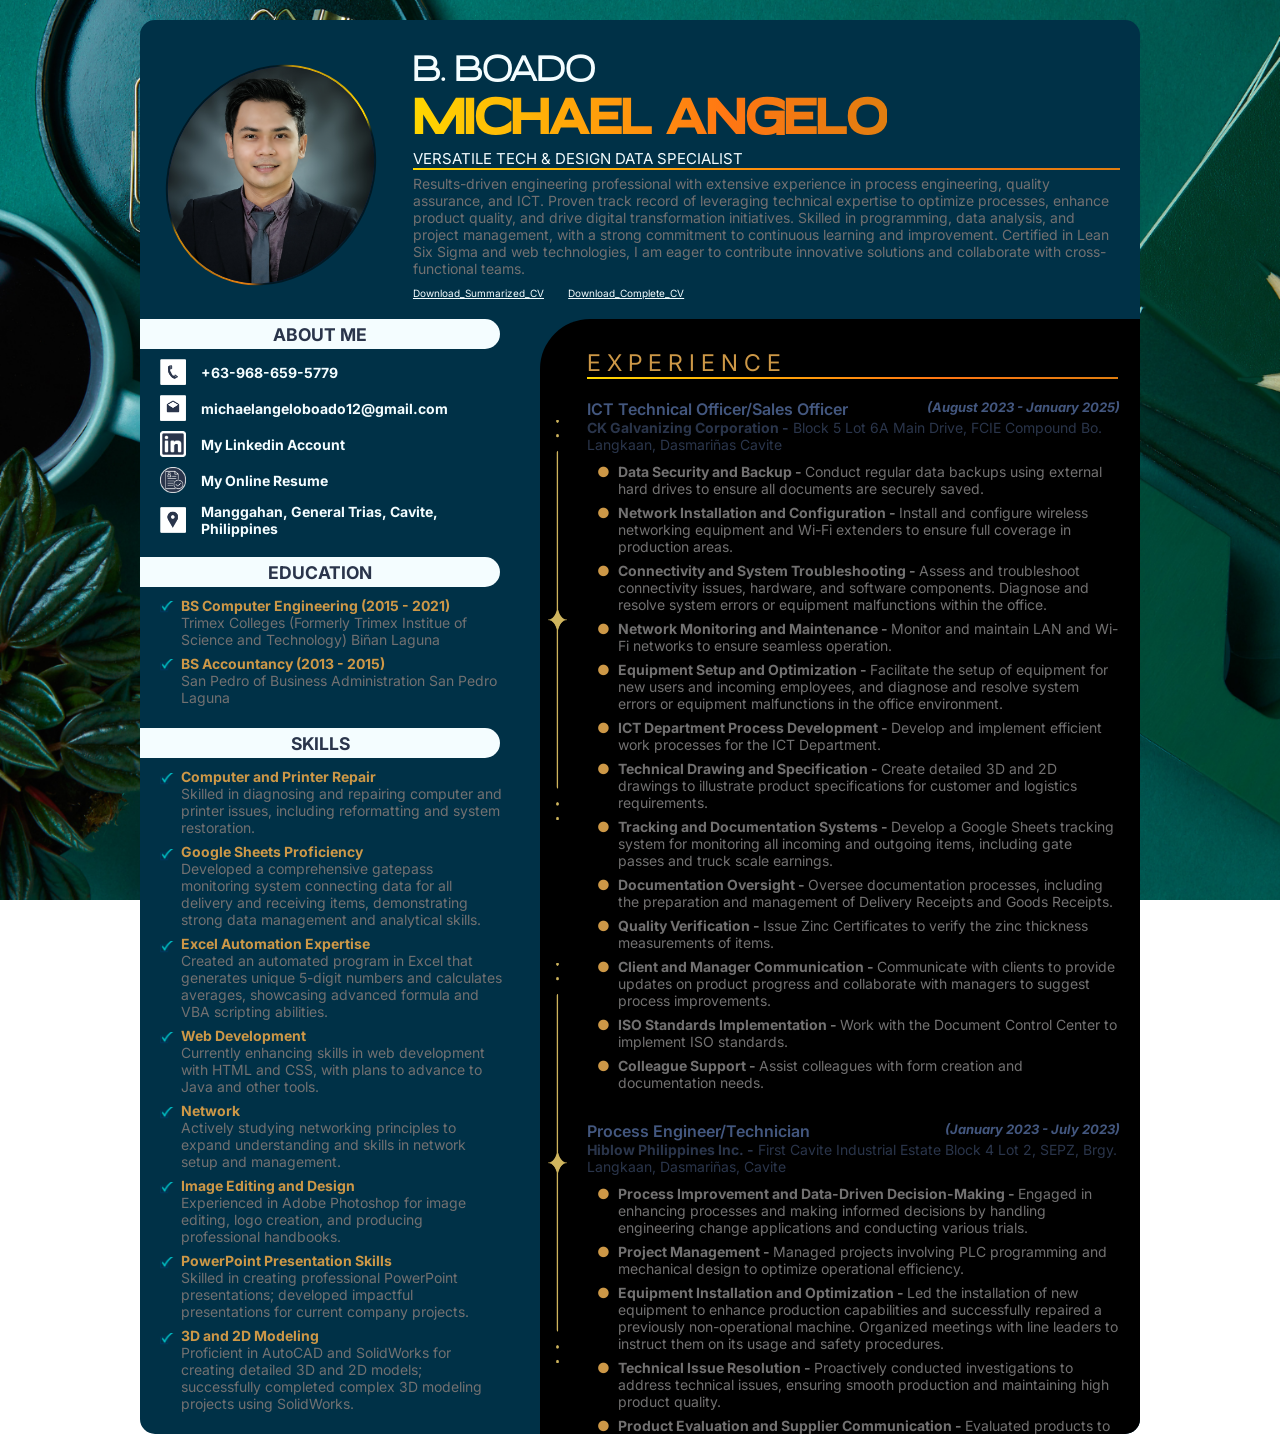
==== commit 2c17fb1a: "Update index.html" ====
--- a/index.html
+++ b/index.html
@@ -185,55 +185,52 @@
                                 Block 5 Lot 6A Main Drive, FCIE Compound Bo. Langkaan, Dasmariñas Cavite</p>
                             
                             <ul class="expDetails description">
-                                <li><b>Managed Communication Systems - </b> 
-                                    Performed data backups and ensured all company-owned work was saved, maintaining 
-                                    seamless communication and data integrity.</li>
-                                
-                                <li><b>Network Connectivity - </b>
-                                    Installed and configured wireless networking equipment; monitored LAN and Wi-Fi to
-                                    ensure full coverage, crucial for maintaining guest and staff connectivity.</li>
-                                
-                                <li><b>Technical Support - </b>
-                                    Evaluated connectivity issues, equipment, software, and hardware; responded to IT
-                                    issues, ensuring minimal downtime and optimal system performance.</li>
-                                
-                                <li><b>System Optimization - </b>
-                                    Assisted with the design, implementation, and support of new software and features,
-                                    enhancing operational efficiency.</li>
-                                    
-                                <li><b>Training and Support - </b>
-                                    Set up equipment for new users and employees; provided ongoing support to ensure
-                                    effective use of technology.</li>
-                                    
-                                <li><b>Security Maintenance - </b>
-                                    Oversaw troubleshooting for system errors and ensured system optimization for all
-                                    technology resources.</li>
-                                    
-                                <li><b>Policy Implementation - </b>
-                                    Implemented work processes for the ICT Department in collaboration with DCC for ISO
-                                    standards.</li>
-                                    
-                                <li><b>Technical Design - </b>
-                                    Created 3D and 2D drawings to support operational needs.</li>
-                                
-                                <li><b>Data Monitoring - </b>
-                                    Tracked delivery information and monitored all incoming and outgoing data within 
-                                    the company.</li>
-                                
-                                <li><b>Logistics Coordination - </b>
-                                    Prepared and managed delivery and goods receipts; monitored all documents related 
-                                    to delivery and outgoing items.</li>
-                                
-                                <li><b>Client and Manager Liaison - </b>
-                                    Communicated with clients to update them on the progress of their items and
-                                    suggested improvements to managers.</li>
-                                
-                                <li><b>Operational Support - </b>
-                                    Utilized track scale equipment for weighing customer trucks and supported coworkers with
-                                    documentation and form creation.</li>
-                                    
-                                <li><b>Quality Assurance - </b>
-                                    Prepared Zinc Certificates for zinc thickness measurements.</li>
+                                <li><b>Data Security and Backup - </b> 
+                                    Conduct regular data backups using external hard drives to ensure all documents 
+                                    are securely saved.</li>
+                                
+                                <li><b>Network Installation and Configuration - </b>
+                                    Install and configure wireless networking equipment and Wi-Fi extenders to ensure 
+                                    full coverage in production areas.</li>
+                                
+                                <li><b>Connectivity and System Troubleshooting - </b>
+                                    Assess and troubleshoot connectivity issues, hardware, and software components. 
+                                    Diagnose and resolve system errors or equipment malfunctions within the office.</li>
+                                
+                                <li><b>Network Monitoring and Maintenance - </b>
+                                    Monitor and maintain LAN and Wi-Fi networks to ensure seamless operation.</li>
+
+                                 <li><b>Equipment Setup and Optimization - </b>
+                                    Facilitate the setup of equipment for new users and incoming employees, and diagnose 
+                                    and resolve system errors or equipment malfunctions in the office environment.</li>
+                                    
+                                <li><b>ICT Department Process Development - </b>
+                                    Develop and implement efficient work processes for the ICT Department.</li>
+                                    
+                                <li><b>Technical Drawing and Specification - </b>
+                                    Create detailed 3D and 2D drawings to illustrate product specifications for 
+                                    customer and logistics requirements.</li>
+                                    
+                                <li><b>Tracking and Documentation Systems - </b>
+                                    Develop a Google Sheets tracking system for monitoring all incoming and outgoing items, 
+                                    including gate passes and truck scale earnings.</li>
+                                    
+                                <li><b>Documentation Oversight - </b>
+                                    Oversee documentation processes, including the preparation and management of 
+                                    Delivery Receipts and Goods Receipts.</li>
+                                
+                                <li><b>Quality Verification - </b>
+                                    Issue Zinc Certificates to verify the zinc thickness measurements of items.</li>
+                                
+                                <li><b>Client and Manager Communication - </b>
+                                    Communicate with clients to provide updates on product progress and collaborate with 
+                                    managers to suggest process improvements.</li>
+                                
+                                <li><b>ISO Standards Implementation - </b>
+                                    Work with the Document Control Center to implement ISO standards.</li>
+                                
+                                <li><b>Colleague Support - </b>
+                                    Assist colleagues with form creation and documentation needs.</li>
                             </ul>
                         </div>
                         
@@ -252,21 +249,26 @@
                                 First Cavite Industrial Estate Block 4 Lot 2, SEPZ, Brgy. Langkaan, Dasmariñas, Cavite</p>
                             
                             <ul class="expDetails description">
-                                <li><b>Documentation and Analysis - </b> 
-                                    Developed engineering change applications and conducted trials, contributing to
-                                    process improvements and data-driven decision-making.</li>
-                                
-                                <li><b>Technical Implementation - </b>
-                                    Managed PLC programming work and mechanical design projects; installed new
-                                    equipment to enhance production capabilities.</li>
-                                
-                                <li><b>Issue Resolution - </b>
-                                    Conducted investigations to resolve technical issues, ensuring continuous 
-                                    production flow and product quality.</li>
-                                
-                                <li><b>Product Evaluation - </b>
-                                    Evaluated products and communicated with suppliers to maintain standards and facilitate
-                                    technical communication.</li>
+                                <li><b>Process Improvement and Data-Driven Decision-Making - </b> 
+                                    Engaged in enhancing processes and making informed decisions by handling engineering 
+                                    change applications and conducting various trials.</li>
+                                
+                                <li><b>Project Management - </b>
+                                    Managed projects involving PLC programming and mechanical design to optimize operational 
+                                    efficiency.</li>
+                                
+                                <li><b>Equipment Installation and Optimization - </b>
+                                    Led the installation of new equipment to enhance production capabilities and successfully 
+                                    repaired a previously non-operational machine. Organized meetings with line leaders to 
+                                    instruct them on its usage and safety procedures.</li>
+                                
+                                <li><b>Technical Issue Resolution - </b>
+                                    Proactively conducted investigations to address technical issues, ensuring smooth production 
+                                    and maintaining high product quality.</li>
+
+                                <li><b>Product Evaluation and Supplier Communication - </b>
+                                    Evaluated products to ensure they meet quality standards and maintained open communication 
+                                    with suppliers to effectively address technical concerns.</li>
                             </ul>
                         </div>
                         
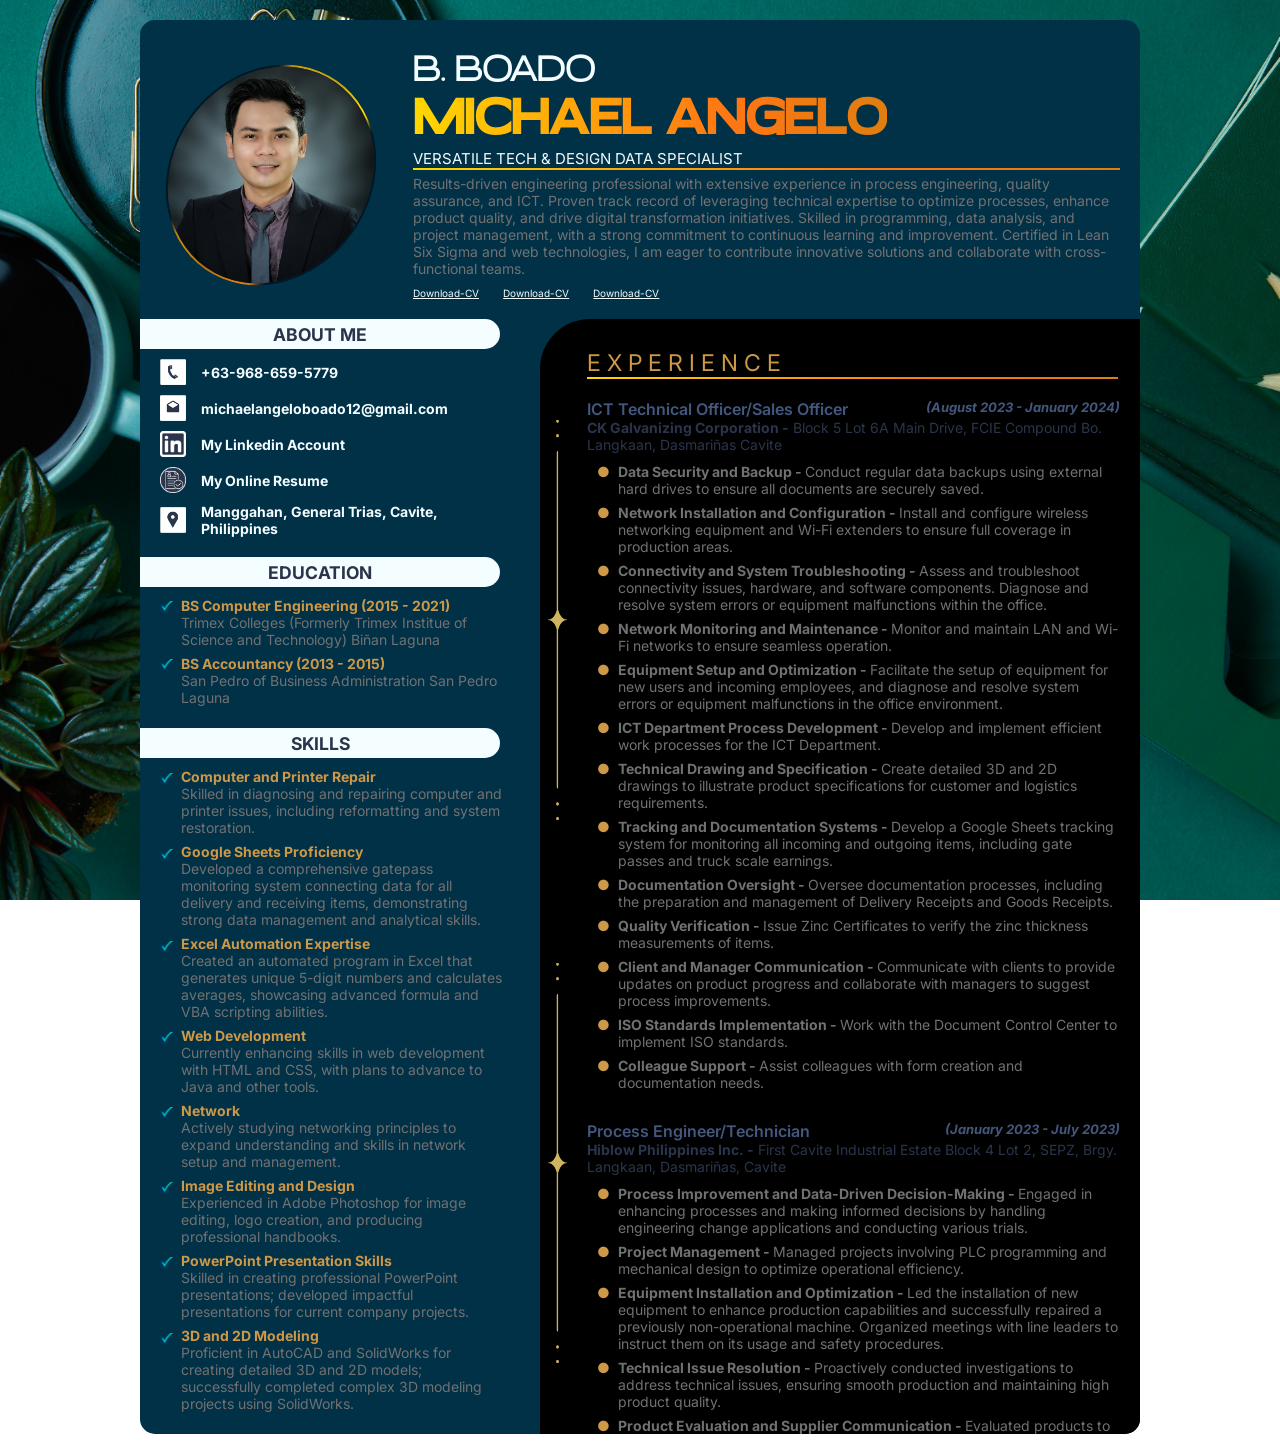
==== commit 62a5054f: "Add files via upload" ====
--- a/index.html
+++ b/index.html
@@ -49,8 +49,9 @@
                     </p>
                     
                     <!--for pdf resume download-->
-                    <a class="downloadBtn" href="Michael_Angelo_Boado_CV_(1_Page).pdf" download="Michael Angelo Boado - CV.pdf" style="margin-right: 3%;">Download_Summarized_CV</a> 
-                    <a class="downloadBtn" href="Michael_Angelo_Boado_CV_(3_Page).pdf" download="Michael Angelo Boado - CV.pdf">Download_Complete_CV</a> 
+                    <a class="downloadBtn" href="Michael_Angelo_Boado_CV_(3_pages).pdf" download="Michael Angelo Boado - CV.pdf" style="margin-right: 3%;">Download-CV</a> 
+                    <a class="downloadBtn" href="Michael_Angelo_Boado_CV_WithDesign_(3_pages).pdf" download="Michael Angelo Boado - CV.pdf" style="margin-right: 3%;">Download-CV</a>
+                    <a class="downloadBtn" href="Michael_Angelo_Boado_CV_(1-Page).pdf" download="Michael Angelo Boado - CV.pdf">Download-CV</a> 
                 </div>
             </div>
         </div>
@@ -178,7 +179,7 @@
                                     target="_blank">
                                     ICT Technical Officer/Sales Officer</a>
                                     
-                                <h4><i>(August 2023 - January 2025)</i></h4>
+                                <h4><i>(August 2023 - January 2024)</i></h4>
                             </div>
                         
                             <p><b>CK Galvanizing Corporation -</b> 
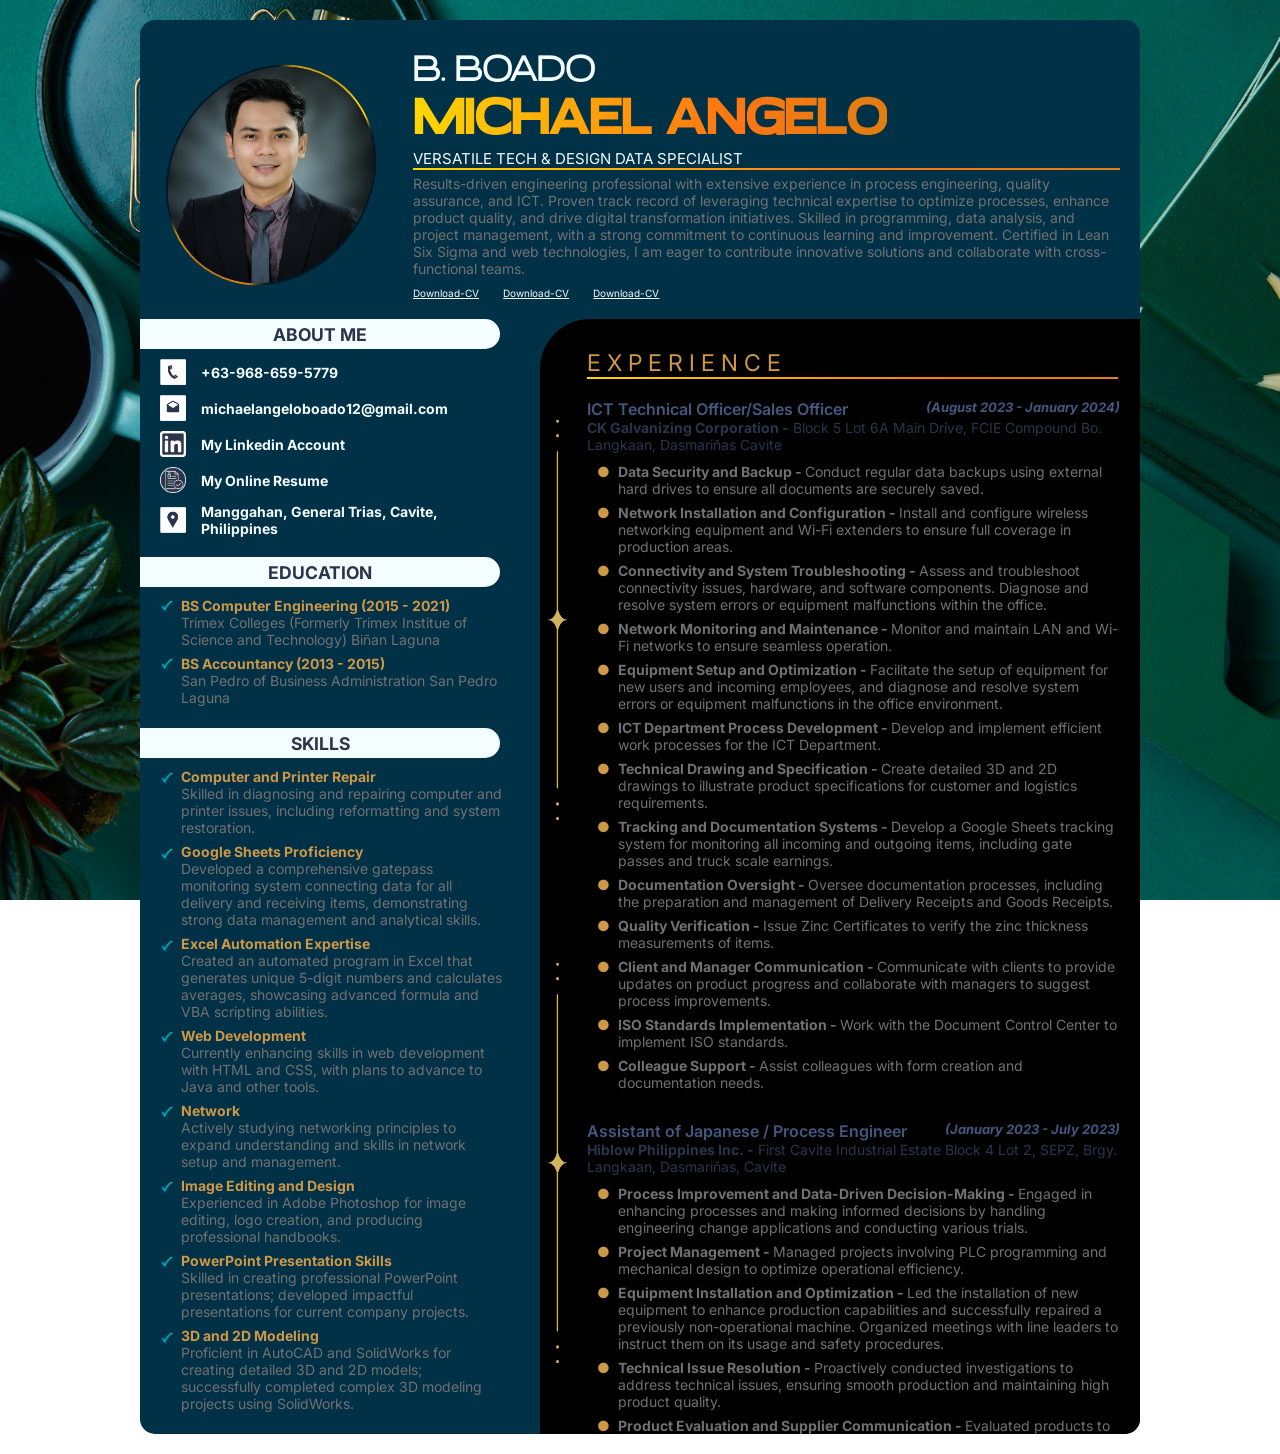
==== commit 215c3d88: "Update index.html" ====
--- a/index.html
+++ b/index.html
@@ -241,7 +241,7 @@
                                 <a class="titleExpHoverEffect" 
                                 href="Images/COE/2023_07_-_HIBLOW_Philippines_Inc.png" 
                                 target="_blank">
-                                    Process Engineer/Technician</a>
+                                    Assistant of Japanese / Process Engineer</a>
                                     
                                 <h4><i>(January 2023 - July 2023)</i></h4>
                             </div>
@@ -417,7 +417,7 @@
                                 <h4><i>(May 2012 – October 2012)</i></h4>
                             </div>
                         
-                            <p><b>Procycle Industrial Inc. -</b> 
+                            <p><b>Procycle Industrial Inc. - </b> 
                                 People’s Technology Complex, Special Economic Zone, Carmona Cavite</p>
                             
                             <ul class="expDetails description">
